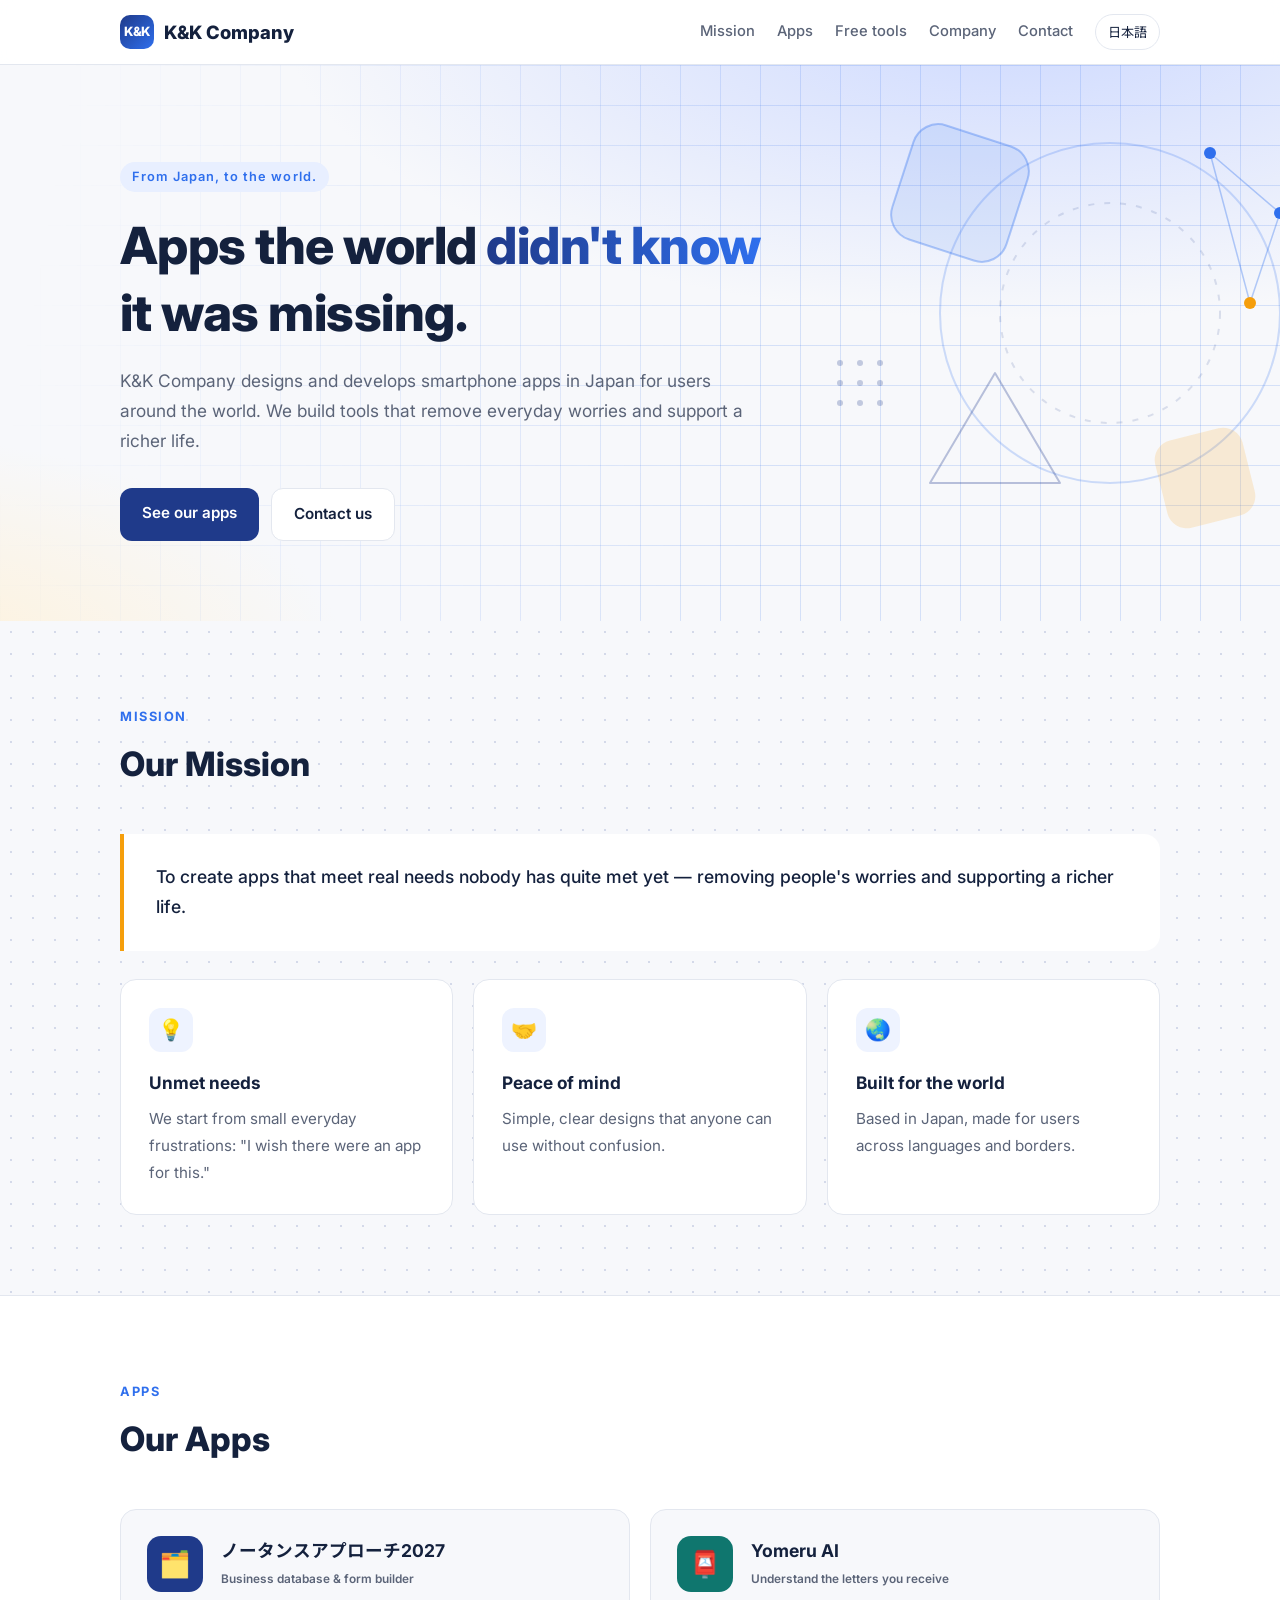
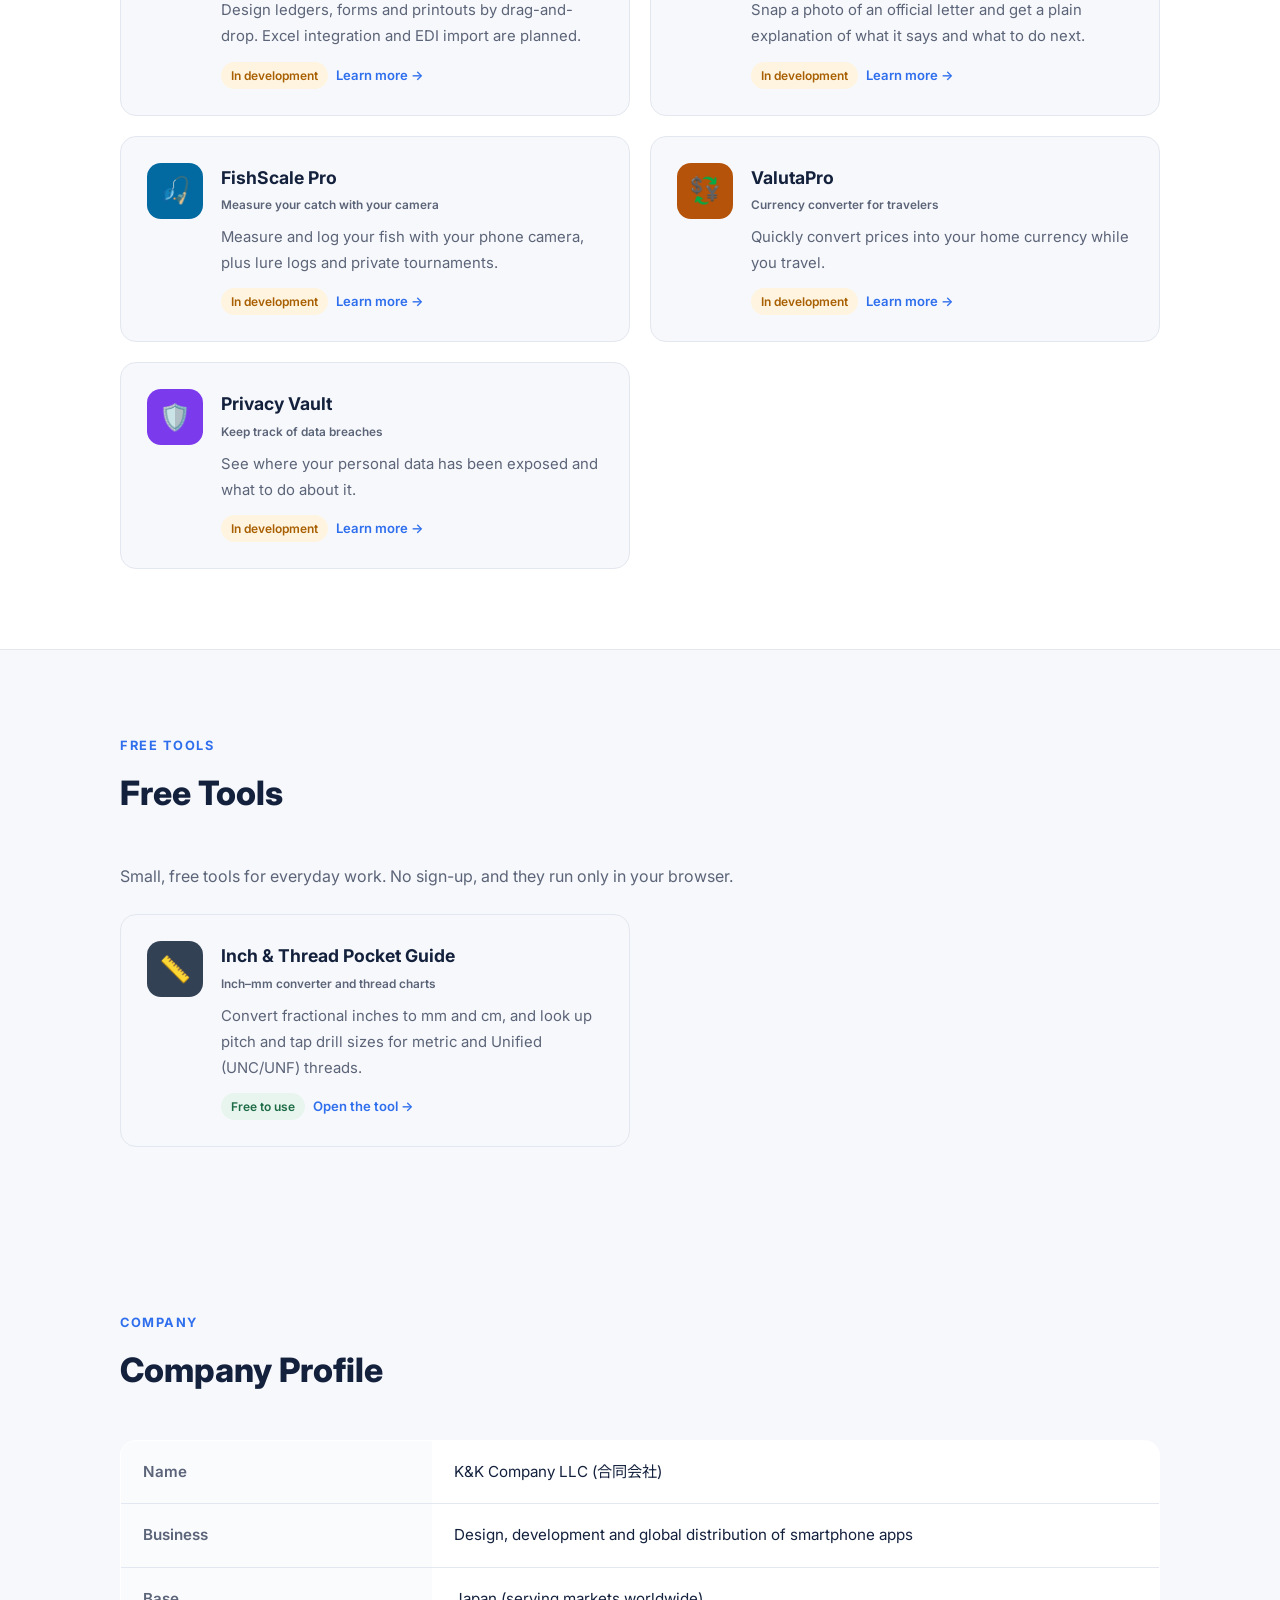
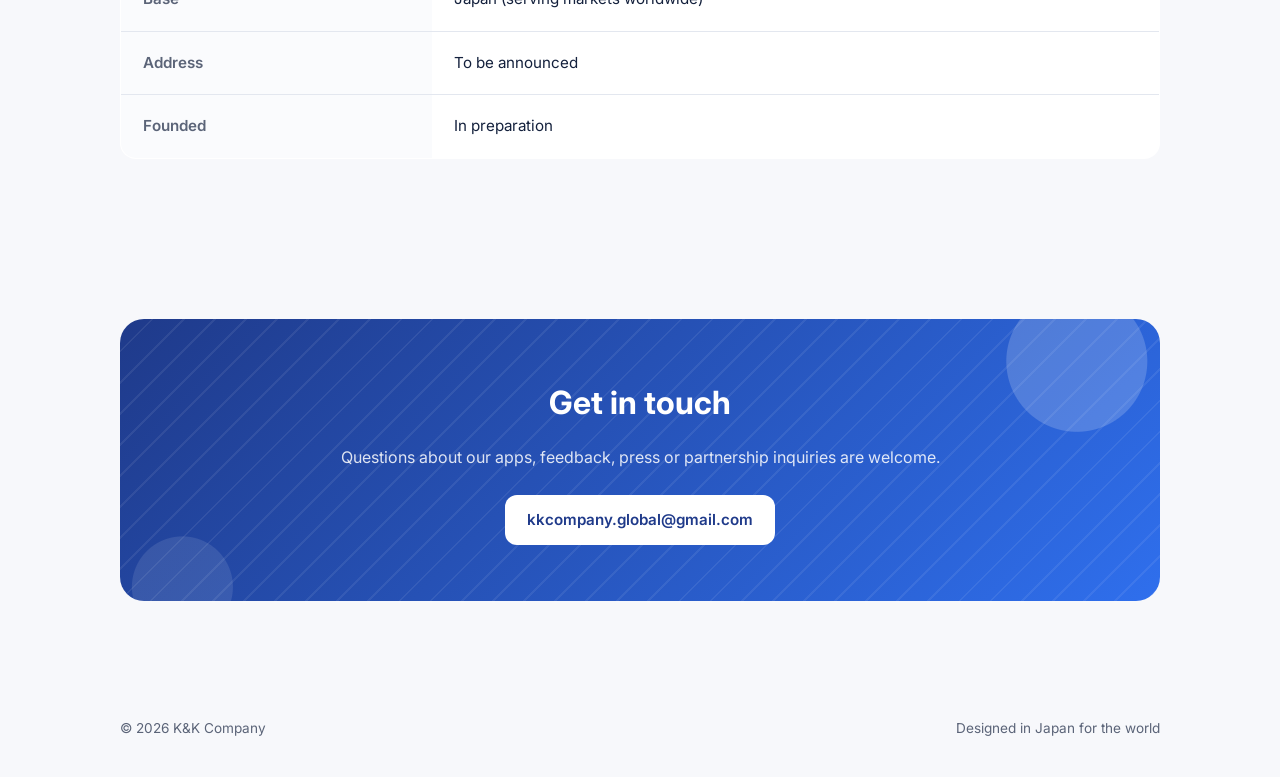
==== index.html @ 27853364 "Add free tool: inch and thread pocket guide Adds neji.html (inch–mm/cm converter, metric and UNC/UNF" ====
<!doctype html>
<html lang="ja">
<head>
<meta charset="utf-8">
<meta name="viewport" content="width=device-width, initial-scale=1">
<title>K&amp;K Company</title>
<meta name="description" content="合同会社 K&K カンパニー — 世の中にありそうでない、人々の需要を満たすアプリを日本から世界へ。">
<link rel="preconnect" href="https://fonts.googleapis.com">
<link rel="preconnect" href="https://fonts.gstatic.com" crossorigin>
<link href="https://fonts.googleapis.com/css2?family=Noto+Sans+JP:wght@400;500;700&family=Inter:wght@400;600;800&display=swap" rel="stylesheet">
<link rel="stylesheet" href="style.css?v=3">
  <meta property="og:title" content="K&amp;K Company｜K&amp;K カンパニー">
<meta property="og:description" content="世の中にありそうでない、人々の需要を満たすアプリを日本から世界へ。">
<meta property="og:url" content="https://kkcompany-global.github.io/">
<meta property="og:type" content="website">
<meta property="og:site_name" content="K&amp;K Company">
<meta property="og:image" content="https://kkcompany-global.github.io/ogp.png">
<meta name="twitter:card" content="summary_large_image">
</head>
<body class="lang-ja">

<header>
  <div class="wrap nav">
    <a href="#top" class="logo"><span class="logo-mark">K&amp;K</span>K&amp;K Company</a>
    <nav class="nav-links">
      <a href="#about"><span class="ja">理念</span><span class="en">Mission</span></a>
      <a href="#apps"><span class="ja">アプリ</span><span class="en">Apps</span></a>
      <a href="#tools"><span class="ja">無料ツール</span><span class="en">Free tools</span></a>
      <a href="#company"><span class="ja">会社概要</span><span class="en">Company</span></a>
      <a href="#contact"><span class="ja">お問い合わせ</span><span class="en">Contact</span></a>
      <button class="lang-btn" id="langBtn" type="button">English</button>
    </nav>
  </div>
</header>

<main id="top">
  <!-- HERO -->
  <div class="hero">
    <div class="wrap">
      <span class="eyebrow"><span class="ja">日本から、世界へ。</span><span class="en">From Japan, to the world.</span></span>
      <h1 class="ja">世の中に<span class="hl">ありそうでない</span>、<br>必要とされるアプリを。</h1>
      <h1 class="en">Apps the world <span class="hl">didn't know</span><br>it was missing.</h1>
      <p class="ja">合同会社 K&amp;K カンパニーは、スマートフォン向けアプリの設計・開発を行い、日本を拠点に世界市場へ届けます。人々の不安を取り除き、豊かな生活をサポートするアプリをつくり続けます。</p>
      <p class="en">K&amp;K Company designs and develops smartphone apps in Japan for users around the world. We build tools that remove everyday worries and support a richer life.</p>
      <div class="cta">
        <a href="#apps" class="btn btn-primary"><span class="ja">アプリを見る</span><span class="en">See our apps</span></a>
        <a href="#contact" class="btn btn-ghost"><span class="ja">お問い合わせ</span><span class="en">Contact us</span></a>
      </div>
    </div>
  </div>

  <!-- MISSION -->
  <section id="about">
    <div class="wrap">
      <div class="sec-head">
        <span class="label">Mission</span>
        <h2 class="ja">経営理念</h2><h2 class="en">Our Mission</h2>
      </div>
      <div class="quote">
        <span class="ja">世の中にありそうでない、人々の需要を満たすアプリの創造と開発。<br>人々の不安を取り除き、豊かな生活をサポートする。</span>
        <span class="en">To create apps that meet real needs nobody has quite met yet — removing people's worries and supporting a richer life.</span>
      </div>
      <div class="philo">
        <div class="card">
          <div class="icon">💡</div>
          <h3 class="ja">ありそうでない発想</h3><h3 class="en">Unmet needs</h3>
          <p class="ja">「こんなアプリがあれば」という日常の小さな困りごとから出発します。</p>
          <p class="en">We start from small everyday frustrations: "I wish there were an app for this."</p>
        </div>
        <div class="card">
          <div class="icon">🤝</div>
          <h3 class="ja">不安を取り除く</h3><h3 class="en">Peace of mind</h3>
          <p class="ja">誰でも迷わず使える、シンプルでわかりやすい操作を大切にしています。</p>
          <p class="en">Simple, clear designs that anyone can use without confusion.</p>
        </div>
        <div class="card">
          <div class="icon">🌏</div>
          <h3 class="ja">世界市場へ</h3><h3 class="en">Built for the world</h3>
          <p class="ja">日本を拠点に、国や言語の壁を越えて使われるアプリを届けます。</p>
          <p class="en">Based in Japan, made for users across languages and borders.</p>
        </div>
      </div>
    </div>
  </section>

  <!-- APPS -->
  <section id="apps">
    <div class="wrap">
      <div class="sec-head">
        <span class="label">Apps</span>
        <h2 class="ja">アプリ</h2><h2 class="en">Our Apps</h2>
      </div>
      <div class="apps">
        <a class="app" href="notans.html">
          <div class="app-icon" style="background:#1f3a8a">🗂️</div>
          <div>
            <h3>ノータンスアプローチ2027</h3>
            <span class="tag ja">業務データベース／フォーム作成</span><span class="tag en">Business database &amp; form builder</span>
            <p class="ja">台帳・伝票・印刷物を、ドラッグ操作で自由に設計できるデータベースアプリ。Excel 連携や EDI 取り込みにも対応予定です。</p>
            <p class="en">Design ledgers, forms and printouts by drag-and-drop. Excel integration and EDI import are planned.</p>
            <span class="status"><span class="ja">開発中</span><span class="en">In development</span></span><span class="more"><span class="ja">詳しく見る →</span><span class="en">Learn more →</span></span>
          </div>
        </a>
        <a class="app" href="yomeru.html">
          <div class="app-icon" style="background:#0f766e">📮</div>
          <div>
            <h3>Yomeru AI</h3>
            <span class="tag ja">届いた書類をやさしく解説</span><span class="tag en">Understand the letters you receive</span>
            <p class="ja">日本で暮らす外国人の方などに向けて、届いた書類や手紙を撮影するだけで内容とやるべきことを解説します。</p>
            <p class="en">Snap a photo of an official letter and get a plain explanation of what it says and what to do next.</p>
            <span class="status"><span class="ja">開発中</span><span class="en">In development</span></span><span class="more"><span class="ja">詳しく見る →</span><span class="en">Learn more →</span></span>
          </div>
        </a>
        <a class="app" href="fishscale-pro.html">
          <div class="app-icon" style="background:#0369a1">🎣</div>
          <div>
            <h3>FishScale Pro</h3>
            <span class="tag ja">釣った魚をカメラで計測</span><span class="tag en">Measure your catch with your camera</span>
            <p class="ja">スマホのカメラで魚の全長を測って記録。ルアー記録や、仲間うちの釣り大会機能も備えます。</p>
            <p class="en">Measure and log your fish with your phone camera, plus lure logs and private tournaments.</p>
            <span class="status"><span class="ja">開発中</span><span class="en">In development</span></span><span class="more"><span class="ja">詳しく見る →</span><span class="en">Learn more →</span></span>
          </div>
        </a>
        <a class="app" href="valutapro.html">
          <div class="app-icon" style="background:#b45309;position:relative;overflow:hidden">💱<img src="valutapro/icon.png" alt="ValutaPro" width="56" height="56" style="position:absolute;top:0;left:0;width:100%;height:100%;object-fit:cover;border-radius:inherit" onerror="this.remove()"></div>
          <div>
            <h3>ValutaPro</h3>
            <span class="tag ja">旅行のための通貨換算</span><span class="tag en">Currency converter for travelers</span>
            <p class="ja">旅先での買い物や支払いの金額を、すばやく自国通貨に換算できます。</p>
            <p class="en">Quickly convert prices into your home currency while you travel.</p>
            <span class="status"><span class="ja">開発中</span><span class="en">In development</span></span><span class="more"><span class="ja">詳しく見る →</span><span class="en">Learn more →</span></span>
          </div>
        </a>
        <a class="app" href="privacy-vault.html">
          <div class="app-icon" style="background:#7c3aed">🛡️</div>
          <div>
            <h3>Privacy Vault</h3>
            <span class="tag ja">個人情報の漏えいを見守る</span><span class="tag en">Keep track of data breaches</span>
            <p class="ja">自分の個人情報がどこで漏えいしたかを把握し、次にとるべき対策を整理します。</p>
            <p class="en">See where your personal data has been exposed and what to do about it.</p>
            <span class="status"><span class="ja">開発中</span><span class="en">In development</span></span><span class="more"><span class="ja">詳しく見る →</span><span class="en">Learn more →</span></span>
          </div>
        </a>
      </div>
    </div>
  </section>

  <!-- FREE TOOLS -->
  <section id="tools">
    <div class="wrap">
      <div class="sec-head">
        <span class="label">Free tools</span>
        <h2 class="ja">無料ツール</h2><h2 class="en">Free Tools</h2>
      </div>
      <p class="ja" style="color:var(--muted);margin-bottom:24px">現場で使うちょっとした道具を、無料で置いています。登録不要で、ブラウザの中だけで動きます。</p>
      <p class="en" style="color:var(--muted);margin-bottom:24px">Small, free tools for everyday work. No sign-up, and they run only in your browser.</p>
      <div class="apps">
        <a class="app" href="neji.html">
          <div class="app-icon" style="background:#334155">📏</div>
          <div>
            <h3 class="ja">インチ・ねじ早見帳</h3><h3 class="en">Inch &amp; Thread Pocket Guide</h3>
            <span class="tag"><span class="ja">インチ⇄ミリ換算・ねじの早見表</span><span class="en">Inch–mm converter and thread charts</span></span>
            <p class="ja">分数インチとミリ・センチの換算、メートルねじ・ユニファイねじ（UNC・UNF）のピッチと下穴径の目安。</p>
            <p class="en">Convert fractional inches to mm and cm, and look up pitch and tap drill sizes for metric and Unified (UNC/UNF) threads.</p>
            <span class="status" style="background:#e8f5ee;color:#1d6b45"><span class="ja">無料で使える</span><span class="en">Free to use</span></span><span class="more"><span class="ja">使ってみる →</span><span class="en">Open the tool →</span></span>
          </div>
        </a>
      </div>
    </div>
  </section>

  <!-- COMPANY -->
  <section id="company">
    <div class="wrap">
      <div class="sec-head">
        <span class="label">Company</span>
        <h2 class="ja">会社概要</h2><h2 class="en">Company Profile</h2>
      </div>
      <table class="info">
        <tr>
          <th><span class="ja">会社名</span><span class="en">Name</span></th>
          <td><span class="ja">合同会社 K&amp;K カンパニー</span><span class="en">K&amp;K Company LLC (合同会社)</span></td>
        </tr>
        <tr>
          <th><span class="ja">事業内容</span><span class="en">Business</span></th>
          <td><span class="ja">スマートフォン向けアプリの設計、開発、およびグローバル展開</span><span class="en">Design, development and global distribution of smartphone apps</span></td>
        </tr>
        <tr>
          <th><span class="ja">拠点</span><span class="en">Base</span></th>
          <td><span class="ja">日本（世界市場をターゲットに展開）</span><span class="en">Japan (serving markets worldwide)</span></td>
        </tr>
        <tr>
          <th><span class="ja">所在地</span><span class="en">Address</span></th>
          <td><span class="ja">設立準備中</span><span class="en">To be announced</span></td>
        </tr>
        <tr>
          <th><span class="ja">設立</span><span class="en">Founded</span></th>
          <td><span class="ja">設立準備中</span><span class="en">In preparation</span></td>
        </tr>
      </table>
    </div>
  </section>

  <!-- CONTACT -->
  <section id="contact">
    <div class="wrap">
      <div class="contact">
        <h2 class="ja">お問い合わせ</h2><h2 class="en">Get in touch</h2>
        <p class="ja">アプリに関するご質問・ご要望、取材や協業のご相談はお気軽にどうぞ。</p>
        <p class="en">Questions about our apps, feedback, press or partnership inquiries are welcome.</p>
        
        <a class="btn" href="mailto:kkcompany.global@gmail.com">kkcompany.global@gmail.com</a>
      </div>
    </div>
  </section>
</main>

<footer>
  <div class="wrap">
    <span>© <span id="year"></span> K&amp;K Company</span>
    <span class="ja">合同会社 K&amp;K カンパニー</span><span class="en">Designed in Japan for the world</span>
  </div>
</footer>

<script src="script.js"></script>
</body>
</html>
---- style.css ----
:root{
  --bg:#f7f8fb; --surface:#ffffff; --text:#14213d; --muted:#5b6478;
  --brand:#1f3a8a; --brand-2:#2f6fed; --accent:#f59e0b; --line:#e3e7ef;
  --radius:16px; --max:1080px;
}
*{box-sizing:border-box;margin:0;padding:0}
html{scroll-behavior:smooth}
body{font-family:"Inter","Noto Sans JP",system-ui,sans-serif;background:var(--bg);color:var(--text);line-height:1.75;-webkit-font-smoothing:antialiased}
a{color:var(--brand-2);text-decoration:none}
.wrap{max-width:var(--max);margin:0 auto;padding:0 20px}

/* language */
body.lang-ja .en{display:none!important}
body.lang-en .ja{display:none!important}

/* header */
header{position:sticky;top:0;z-index:10;background:rgba(255,255,255,.9);backdrop-filter:blur(8px);border-bottom:1px solid var(--line)}
.nav{display:flex;align-items:center;justify-content:space-between;height:64px;gap:12px}
.logo{display:flex;align-items:center;gap:10px;font-weight:800;font-size:1.15rem;color:var(--text)}
.logo-mark{width:34px;height:34px;border-radius:10px;background:linear-gradient(135deg,var(--brand),var(--brand-2));color:#fff;display:grid;place-items:center;font-size:.8rem;letter-spacing:-.5px}
.nav-links{display:flex;gap:22px;align-items:center}
.nav-links a{color:var(--muted);font-size:.92rem;font-weight:500}
.nav-links a:hover{color:var(--text)}
.lang-btn{border:1px solid var(--line);background:var(--surface);border-radius:999px;padding:6px 12px;font:inherit;font-size:.82rem;cursor:pointer;color:var(--text)}
@media (max-width:720px){.nav-links a{display:none}}

/* hero */
.hero{padding:96px 0 80px;background:radial-gradient(1200px 500px at 80% -10%,#cdd9ff 0,transparent 62%),radial-gradient(800px 400px at -10% 110%,#fff1d6 0,transparent 60%)}
.eyebrow{display:inline-block;font-size:.8rem;font-weight:600;letter-spacing:.08em;color:var(--brand-2);background:#e8efff;padding:4px 12px;border-radius:999px;margin-bottom:20px}
.hero h1{font-size:clamp(1.9rem,4.6vw,3.2rem);line-height:1.3;font-weight:800;letter-spacing:-.01em;margin-bottom:20px}
.hero h1 .hl{background:linear-gradient(90deg,var(--brand),var(--brand-2));-webkit-background-clip:text;background-clip:text;color:transparent}
.hero p{font-size:1.08rem;color:var(--muted);max-width:640px}
.cta{display:flex;gap:12px;margin-top:32px;flex-wrap:wrap}
.btn{display:inline-block;padding:12px 22px;border-radius:12px;font-weight:600;font-size:.95rem}
.btn-primary{background:var(--brand);color:#fff}
.btn-primary:hover{background:var(--brand-2)}
.btn-ghost{border:1px solid var(--line);background:var(--surface);color:var(--text)}

/* sections */
section{padding:80px 0}
.sec-head{margin-bottom:40px}
.sec-head .label{font-size:.8rem;font-weight:700;letter-spacing:.12em;color:var(--brand-2);text-transform:uppercase}
.sec-head h2{font-size:clamp(1.5rem,3vw,2.1rem);font-weight:800;margin-top:6px}

/* philosophy */
.philo{display:grid;grid-template-columns:repeat(3,1fr);gap:20px}
.card{background:var(--surface);border:1px solid var(--line);border-radius:var(--radius);padding:28px}
.card .icon{width:44px;height:44px;border-radius:12px;display:grid;place-items:center;font-size:1.3rem;margin-bottom:16px;background:#eef3ff}
.card h3{font-size:1.08rem;margin-bottom:8px}
.card p{color:var(--muted);font-size:.95rem}
.quote{margin-bottom:28px;padding:28px 32px;border-left:4px solid var(--accent);background:var(--surface);border-radius:0 var(--radius) var(--radius) 0;font-size:1.1rem;font-weight:500}
@media (max-width:820px){.philo{grid-template-columns:1fr}}

/* apps */
#apps{background:var(--surface);border-top:1px solid var(--line);border-bottom:1px solid var(--line)}
.apps{display:grid;grid-template-columns:repeat(2,1fr);gap:20px}
.app{border:1px solid var(--line);border-radius:var(--radius);padding:26px;display:flex;gap:18px;background:var(--bg)}
.app-icon{flex:0 0 56px;height:56px;border-radius:14px;display:grid;place-items:center;font-size:1.6rem;color:#fff}
.app h3{font-size:1.1rem;margin-bottom:2px}
.app .tag{font-size:.74rem;font-weight:600;color:var(--muted);margin-bottom:8px;display:block}
.app p{font-size:.93rem;color:var(--muted)}
.status{display:inline-block;margin-top:12px;font-size:.75rem;font-weight:600;padding:3px 10px;border-radius:999px;background:#fff4e0;color:#a85f00}
@media (max-width:820px){.apps{grid-template-columns:1fr}}

/* company table */
.info{width:100%;border-collapse:collapse;background:var(--surface);border:1px solid var(--line);border-radius:var(--radius);overflow:hidden}
.info th,.info td{text-align:left;padding:18px 22px;border-bottom:1px solid var(--line);vertical-align:top;font-size:.95rem}
.info tr:last-child th,.info tr:last-child td{border-bottom:none}
.info th{width:30%;color:var(--muted);font-weight:600;background:#fafbfd}
@media (max-width:600px){.info th,.info td{display:block;width:100%}.info th{border-bottom:none;padding-bottom:4px}}

/* contact */
.contact{text-align:center;background:linear-gradient(135deg,var(--brand),var(--brand-2));color:#fff;border-radius:24px;padding:56px 24px}
.contact h2{font-size:clamp(1.4rem,3vw,2rem);margin-bottom:12px}
.contact p{opacity:.85;margin-bottom:24px}
.contact .btn{background:#fff;color:var(--brand)}

footer{padding:36px 0;color:var(--muted);font-size:.85rem}
footer .wrap{display:flex;justify-content:space-between;gap:16px;flex-wrap:wrap}

/* ---------- app pages ---------- */
a.app{color:inherit;transition:border-color .15s,transform .15s}
a.app:hover{border-color:var(--brand-2);transform:translateY(-2px)}
.more{display:inline-block;margin-top:12px;margin-left:8px;font-size:.82rem;font-weight:600;color:var(--brand-2)}
.app-hero{padding:72px 0 64px;background:radial-gradient(1000px 420px at 85% -10%,#cdd9ff 0,transparent 62%)}
.crumb{font-size:.85rem;color:var(--muted);margin-bottom:24px;display:block}
.app-hero .head{display:flex;gap:20px;align-items:center;margin-bottom:22px}
.app-hero .big-icon{width:80px;height:80px;border-radius:20px;display:grid;place-items:center;font-size:2.4rem;color:#fff;flex:0 0 80px}
.app-hero h1{font-size:clamp(1.7rem,4vw,2.6rem);font-weight:800;line-height:1.25}
.app-hero .sub{font-size:1.05rem;color:var(--brand-2);font-weight:600}
.app-hero p.lead{font-size:1.08rem;color:var(--muted);max-width:720px}
.feat{display:grid;grid-template-columns:repeat(2,1fr);gap:20px}
@media (max-width:820px){.feat{grid-template-columns:1fr}}
.who{list-style:none;display:grid;gap:12px}
.who li{background:var(--surface);border:1px solid var(--line);border-radius:12px;padding:16px 20px 16px 48px;position:relative}
.who li:before{content:"✓";position:absolute;left:20px;top:16px;color:var(--brand-2);font-weight:800}
.faq details{background:var(--surface);border:1px solid var(--line);border-radius:12px;padding:18px 22px;margin-bottom:12px}
.faq summary{font-weight:600;cursor:pointer}
.faq details p{margin-top:10px;color:var(--muted)}
.alt{background:var(--surface);border-top:1px solid var(--line);border-bottom:1px solid var(--line)}
.alt .who li,.alt .faq details{background:var(--bg)}

/* ---------- geometric background ---------- */
.hero,.app-hero{position:relative;overflow:hidden;isolation:isolate}
.hero>.wrap,.app-hero>.wrap{position:relative;z-index:2}
/* blueprint grid that fades out toward the left */
.hero::before,.app-hero::before{
  content:"";position:absolute;inset:0;z-index:0;pointer-events:none;
  background-image:
    linear-gradient(rgba(47,111,237,.17) 1px,transparent 1px),
    linear-gradient(90deg,rgba(47,111,237,.17) 1px,transparent 1px);
  background-size:40px 40px;
  -webkit-mask-image:linear-gradient(100deg,transparent 5%,#000 60%);
          mask-image:linear-gradient(100deg,transparent 5%,#000 60%);
}
/* floating shapes: circles, rotated squares, triangle, node network */
.hero::after,.app-hero::after{
  content:"";position:absolute;z-index:1;pointer-events:none;
  top:50%;right:-60px;transform:translateY(-50%);
  width:560px;height:560px;
  background:url("data:image/svg+xml,%3Csvg xmlns='http://www.w3.org/2000/svg' viewBox='0 0 560 560' fill='none'%3E%3Ccircle cx='330' cy='250' r='170' stroke='%232f6fed' stroke-opacity='.22' stroke-width='2'/%3E%3Ccircle cx='330' cy='250' r='110' stroke='%231f3a8a' stroke-opacity='.14' stroke-width='2' stroke-dasharray='6 10'/%3E%3Crect x='120' y='70' width='120' height='120' rx='26' transform='rotate(18 180 130)' fill='%232f6fed' fill-opacity='.10' stroke='%232f6fed' stroke-opacity='.35' stroke-width='2'/%3E%3Crect x='380' y='370' width='90' height='90' rx='20' transform='rotate(-14 425 415)' fill='%23f59e0b' fill-opacity='.16'/%3E%3Cpath d='M150 420 L215 310 L280 420 Z' stroke='%231f3a8a' stroke-opacity='.30' stroke-width='2' stroke-linejoin='round'/%3E%3Cg stroke='%232f6fed' stroke-opacity='.35' stroke-width='1.5'%3E%3Cline x1='430' y1='90' x2='500' y2='150'/%3E%3Cline x1='500' y1='150' x2='470' y2='240'/%3E%3Cline x1='430' y1='90' x2='470' y2='240'/%3E%3C/g%3E%3Cg fill='%232f6fed'%3E%3Ccircle cx='430' cy='90' r='6'/%3E%3Ccircle cx='500' cy='150' r='6'/%3E%3Ccircle cx='470' cy='240' r='6' fill='%23f59e0b'/%3E%3C/g%3E%3Cg fill='%231f3a8a' fill-opacity='.25'%3E%3Ccircle cx='60' cy='300' r='3'/%3E%3Ccircle cx='80' cy='300' r='3'/%3E%3Ccircle cx='100' cy='300' r='3'/%3E%3Ccircle cx='60' cy='320' r='3'/%3E%3Ccircle cx='80' cy='320' r='3'/%3E%3Ccircle cx='100' cy='320' r='3'/%3E%3Ccircle cx='60' cy='340' r='3'/%3E%3Ccircle cx='80' cy='340' r='3'/%3E%3Ccircle cx='100' cy='340' r='3'/%3E%3C/g%3E%3C/svg%3E") no-repeat center/contain;
}
.app-hero::after{width:440px;height:440px;right:-40px}
@media (max-width:820px){
  .hero::after,.app-hero::after{width:340px;height:340px;right:-150px;opacity:.35}
}
/* faint dot pattern behind the mission section */
#about{background-image:radial-gradient(rgba(31,58,138,.16) 1.2px,transparent 1.2px);background-size:22px 22px}
/* angled lines on the contact card */
.contact{position:relative;overflow:hidden}
.contact>*{position:relative;z-index:1}
.contact::before{
  content:"";position:absolute;inset:0;pointer-events:none;
  background:
    repeating-linear-gradient(135deg,rgba(255,255,255,.07) 0 2px,transparent 2px 22px),
    radial-gradient(circle at 92% 15%,rgba(255,255,255,.18) 0 70px,transparent 71px),
    radial-gradient(circle at 6% 95%,rgba(255,255,255,.10) 0 50px,transparent 51px);
}

/* real app icons (an <img> inside the icon box covers the placeholder) */
.app-icon,.app-hero .big-icon{position:relative;overflow:hidden}
.app-icon img,.app-hero .big-icon img{position:absolute;inset:0;width:100%;height:100%;object-fit:cover;border-radius:inherit;background:#fff}

/* ---------- app page extras (v4) ---------- */
.pills{display:flex;flex-wrap:wrap;gap:8px;align-items:center;margin-top:12px}
.pills .status{margin-top:0}
.pill{display:inline-block;font-size:.75rem;font-weight:600;padding:3px 10px;border-radius:999px;background:#e8efff;color:var(--brand)}
.shots{display:grid;grid-template-columns:repeat(3,minmax(0,1fr));gap:28px;max-width:820px;margin:0 auto}
.shots figure{margin:0;text-align:center}
.shots img{width:100%;height:auto;aspect-ratio:624/1258;object-fit:cover;object-position:top;border-radius:28px;border:6px solid #14213d;background:#000;box-shadow:0 14px 34px rgba(20,33,61,.18)}
.shots figcaption{margin-top:12px;font-weight:600;font-size:.95rem}
@media (max-width:640px){.shots{grid-template-columns:none;grid-auto-flow:column;grid-auto-columns:64%;overflow-x:auto;scroll-snap-type:x mandatory;padding-bottom:8px}.shots figure{scroll-snap-align:center}}
.note{margin-top:16px;font-size:.85rem;color:var(--muted);text-align:center}
.steps{list-style:none;display:grid;grid-template-columns:repeat(3,minmax(0,1fr));gap:20px}
.steps li{background:var(--bg);border:1px solid var(--line);border-radius:var(--radius);padding:26px}
.steps b{display:grid;place-items:center;width:36px;height:36px;border-radius:50%;background:var(--accent);color:#14213d;font-weight:800;margin-bottom:14px}
.steps h3{font-size:1.05rem;margin-bottom:6px}
.steps p{color:var(--muted);font-size:.93rem}
.feat3{grid-template-columns:repeat(3,minmax(0,1fr))}
@media (max-width:820px){.steps,.feat3{grid-template-columns:1fr}}
.plans{display:grid;grid-template-columns:repeat(2,minmax(0,1fr));gap:20px}
.plan{background:var(--bg);border:1px solid var(--line);border-radius:var(--radius);padding:28px}
.plan.pro{border:2px solid var(--accent);background:#fffaf0}
.plan h3{font-size:1.3rem;margin-bottom:14px}
.plan h3 small{font-size:.8rem;font-weight:600;color:#a85f00;margin-left:8px}
.plan ul{list-style:none;display:grid;gap:10px}
.plan li{padding-left:26px;position:relative;font-size:.95rem}
.plan li:before{content:"✓";position:absolute;left:0;color:var(--brand-2);font-weight:800}
@media (max-width:720px){.plans{grid-template-columns:1fr}}

.shots4{grid-template-columns:repeat(4,minmax(0,1fr));max-width:1000px;gap:22px}
@media (max-width:640px){.shots4{grid-template-columns:none}}
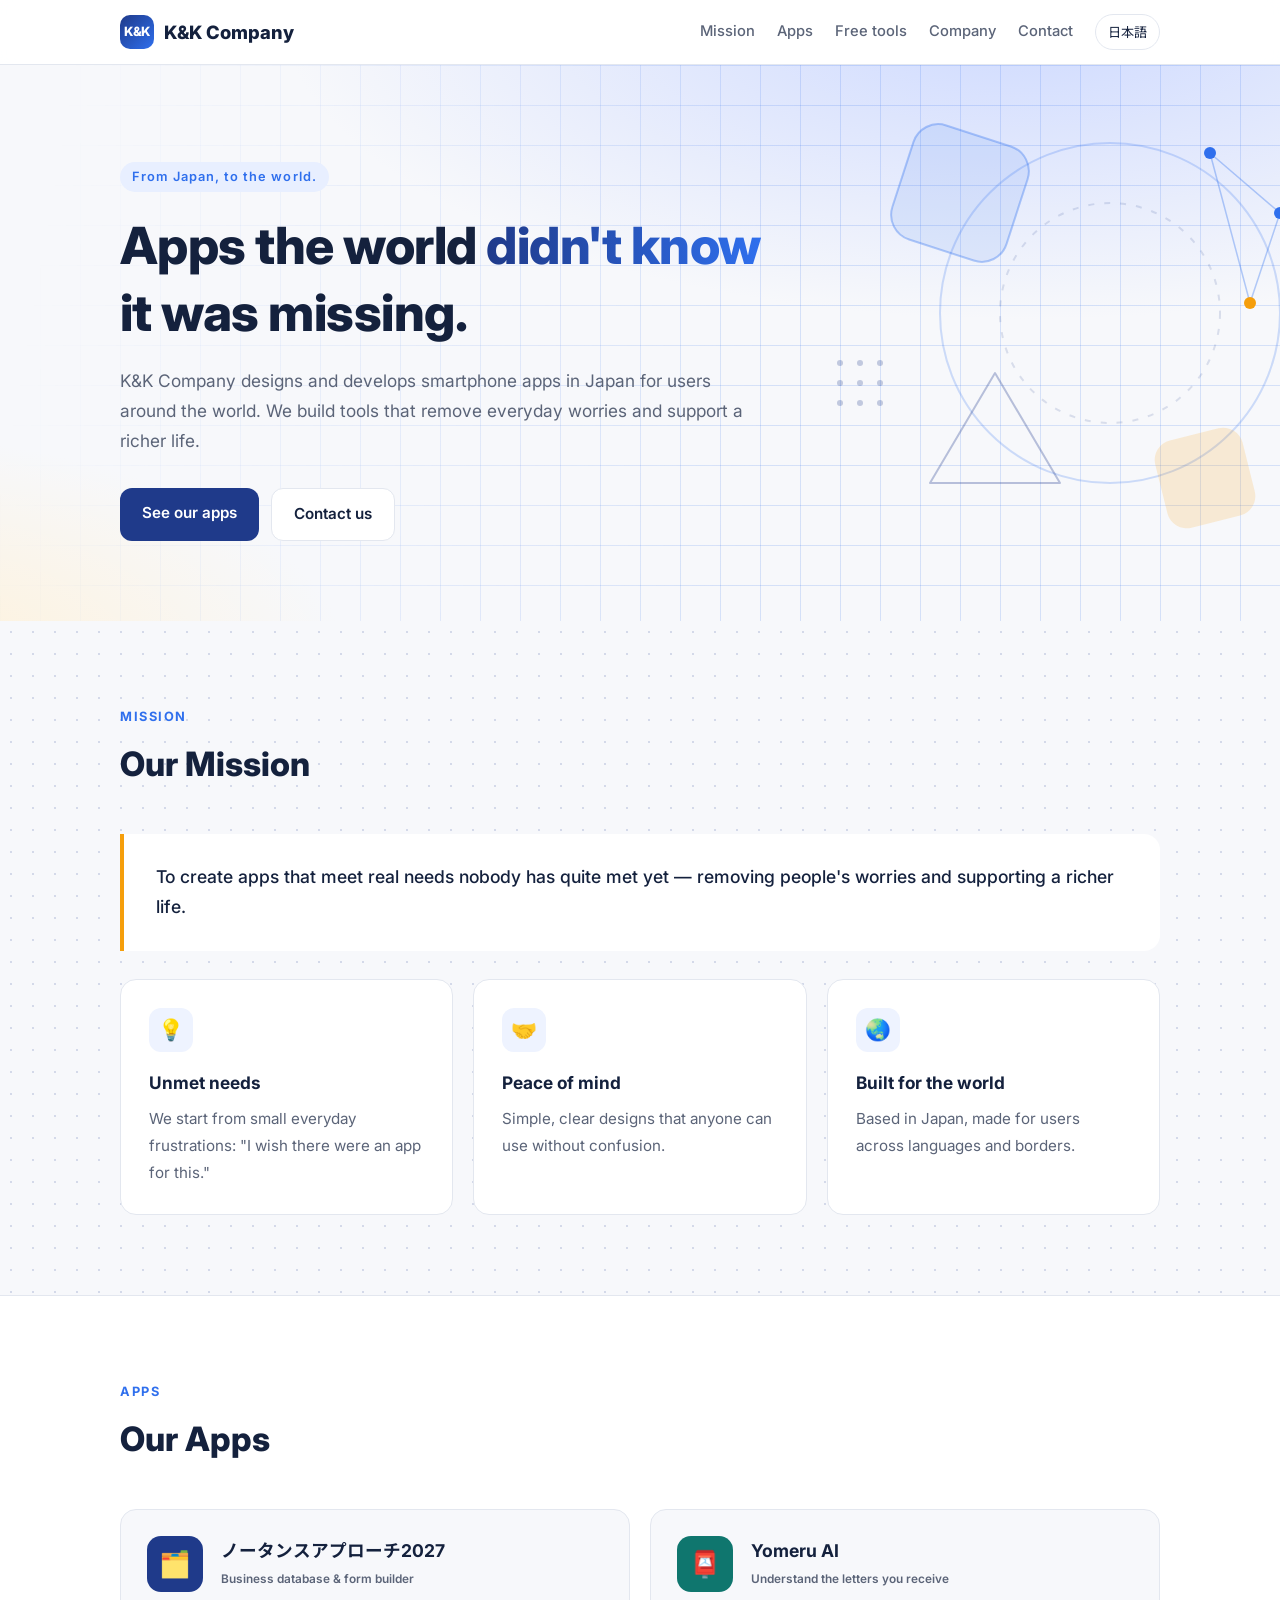
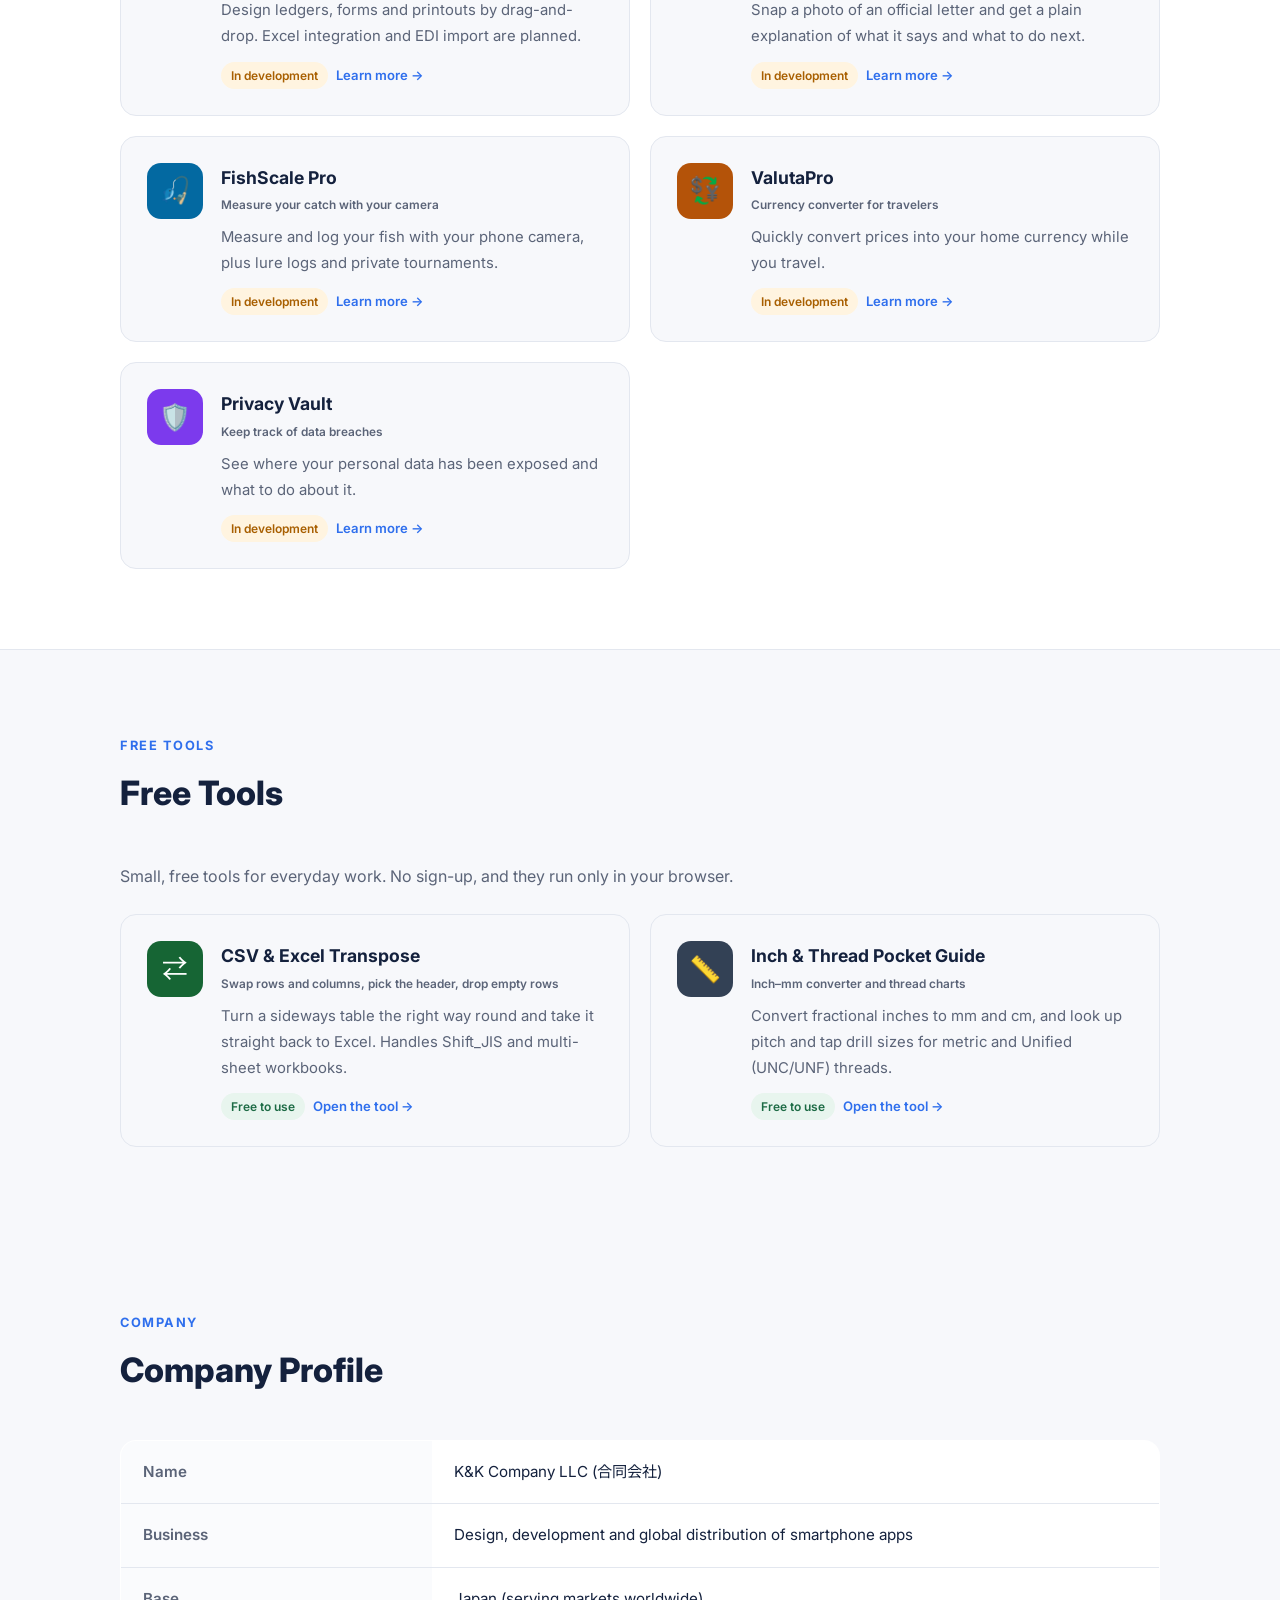
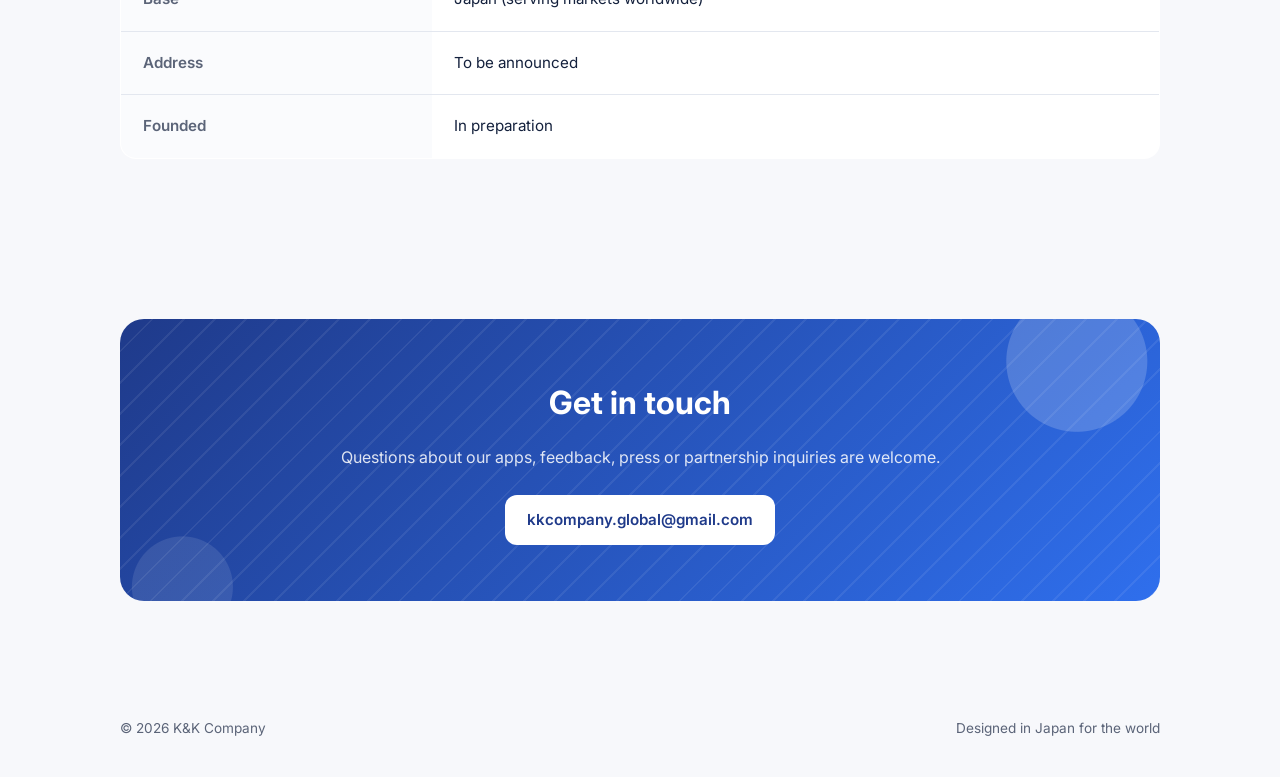
==== commit 991b262e: "Add free tool: CSV and Excel transpose Adds csv.html (load CSV/TSV/xlsx or pasted data, Shift_JIS aw" ====
--- a/index.html
+++ b/index.html
@@ -155,6 +155,16 @@
       <p class="ja" style="color:var(--muted);margin-bottom:24px">現場で使うちょっとした道具を、無料で置いています。登録不要で、ブラウザの中だけで動きます。</p>
       <p class="en" style="color:var(--muted);margin-bottom:24px">Small, free tools for everyday work. No sign-up, and they run only in your browser.</p>
       <div class="apps">
+        <a class="app" href="csv.html">
+          <div class="app-icon" style="background:#166534">⇄</div>
+          <div>
+            <h3 class="ja">CSV・Excel 行列入れ替え</h3><h3 class="en">CSV &amp; Excel Transpose</h3>
+            <span class="tag"><span class="ja">行と列の入れ替え・見出し行の指定・空行の削除</span><span class="en">Swap rows and columns, pick the header, drop empty rows</span></span>
+            <p class="ja">項目名が縦に並んだ表を横向きに直して、Excel にそのまま戻せます。Shift_JIS や複数シートにも対応。</p>
+            <p class="en">Turn a sideways table the right way round and take it straight back to Excel. Handles Shift_JIS and multi-sheet workbooks.</p>
+            <span class="status" style="background:#e8f5ee;color:#1d6b45"><span class="ja">無料で使える</span><span class="en">Free to use</span></span><span class="more"><span class="ja">使ってみる →</span><span class="en">Open the tool →</span></span>
+          </div>
+        </a>
         <a class="app" href="neji.html">
           <div class="app-icon" style="background:#334155">📏</div>
           <div>
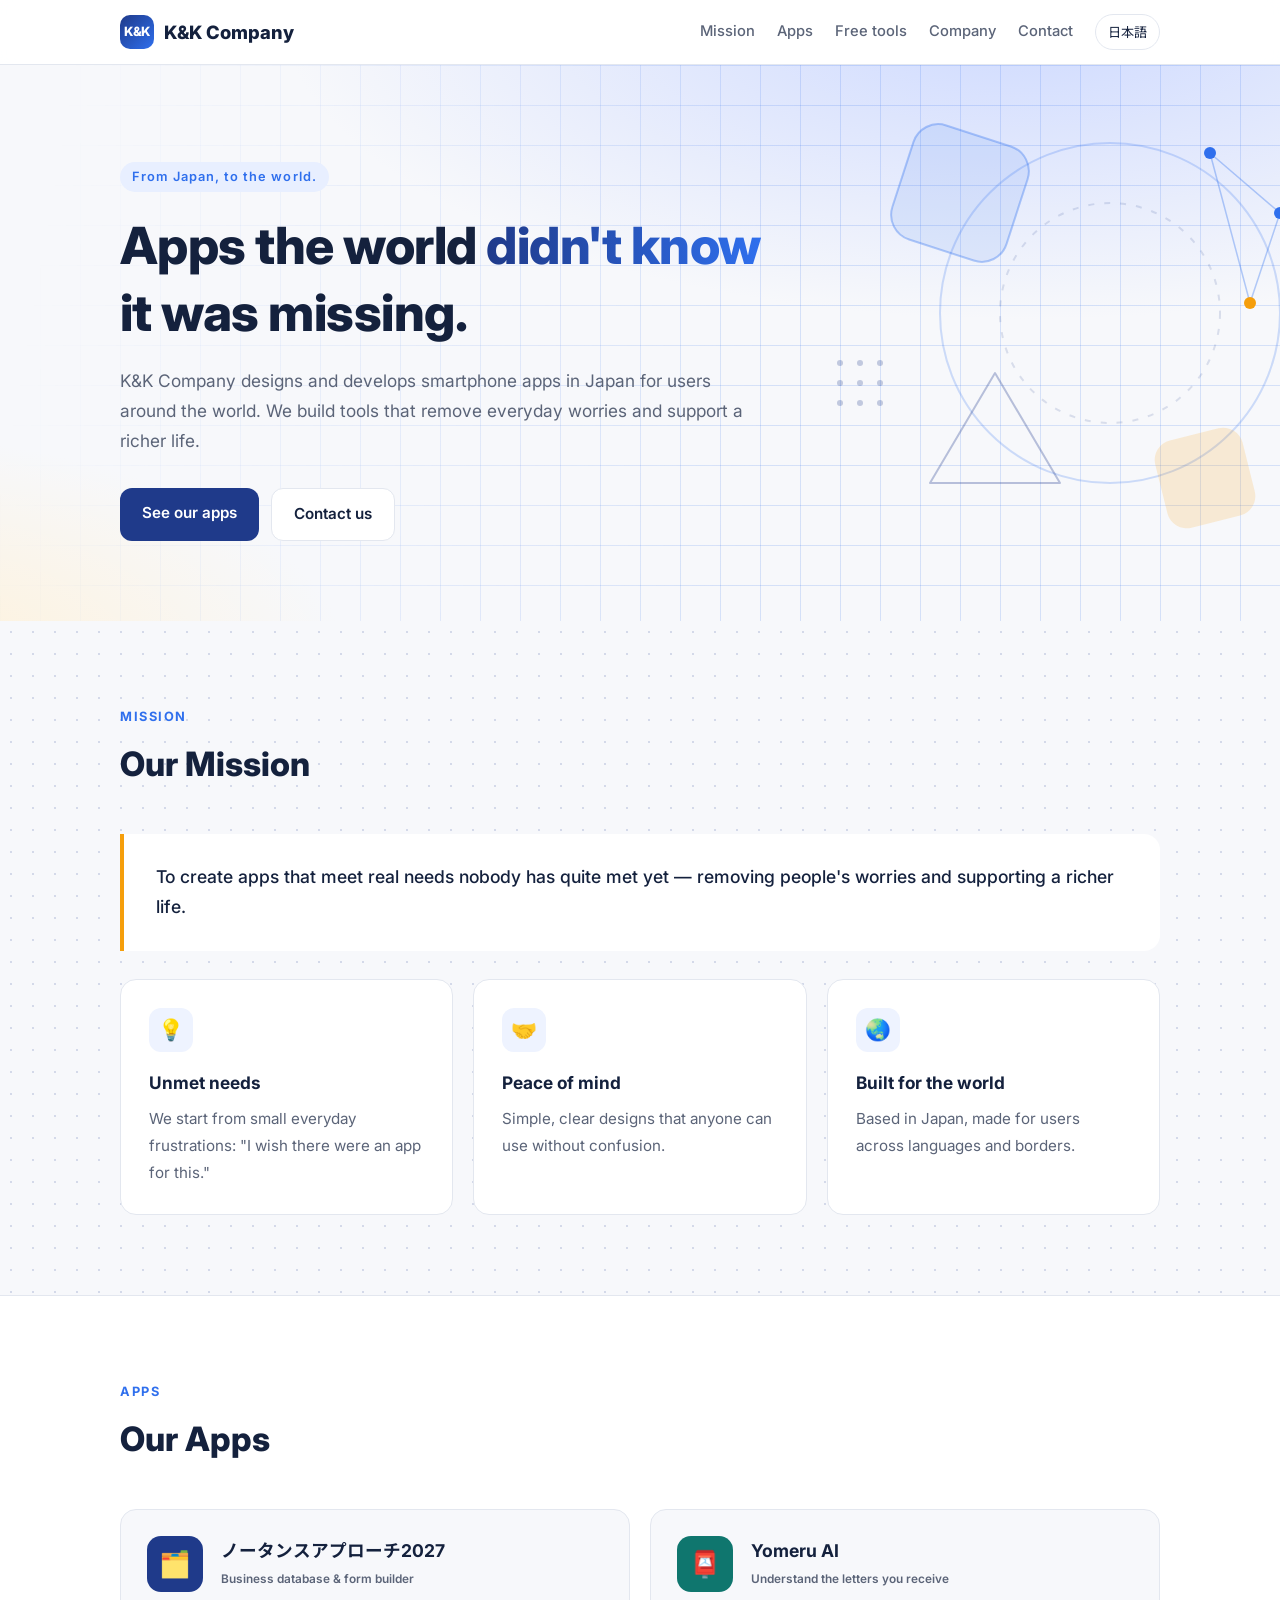
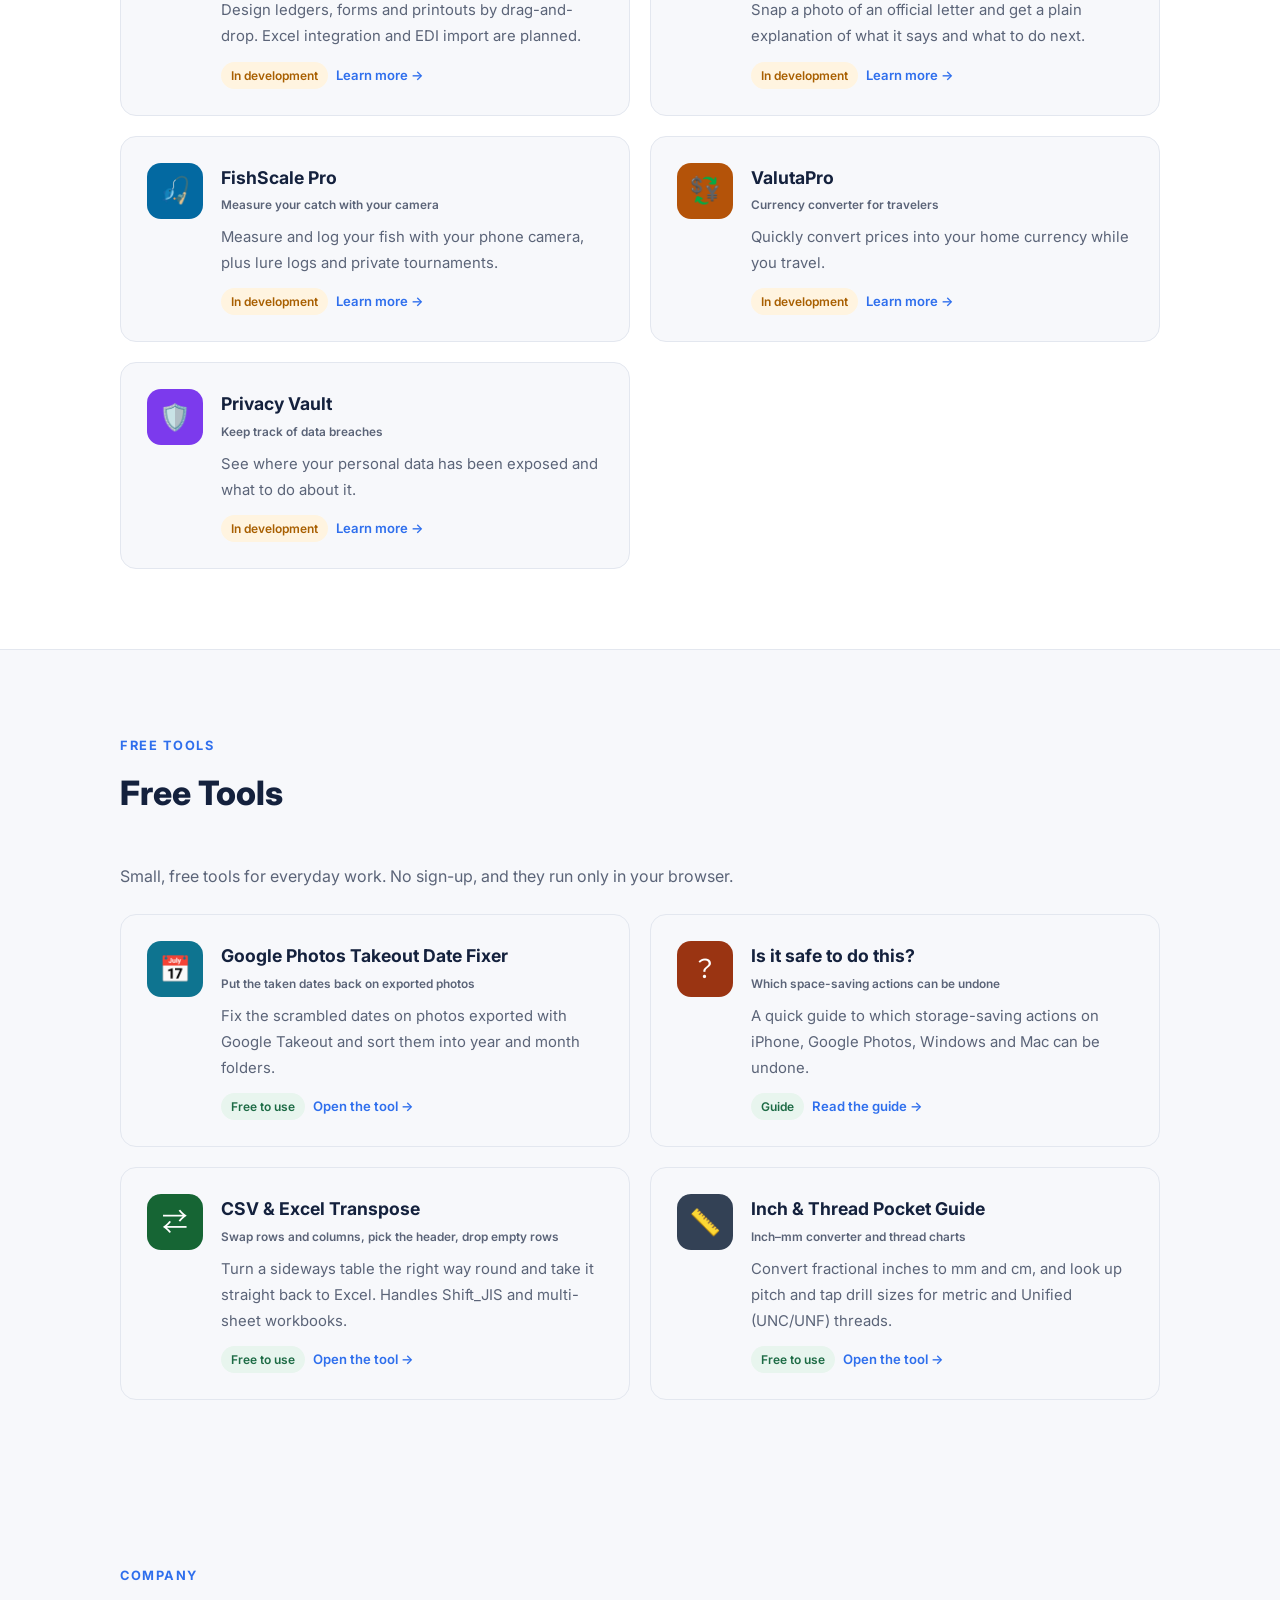
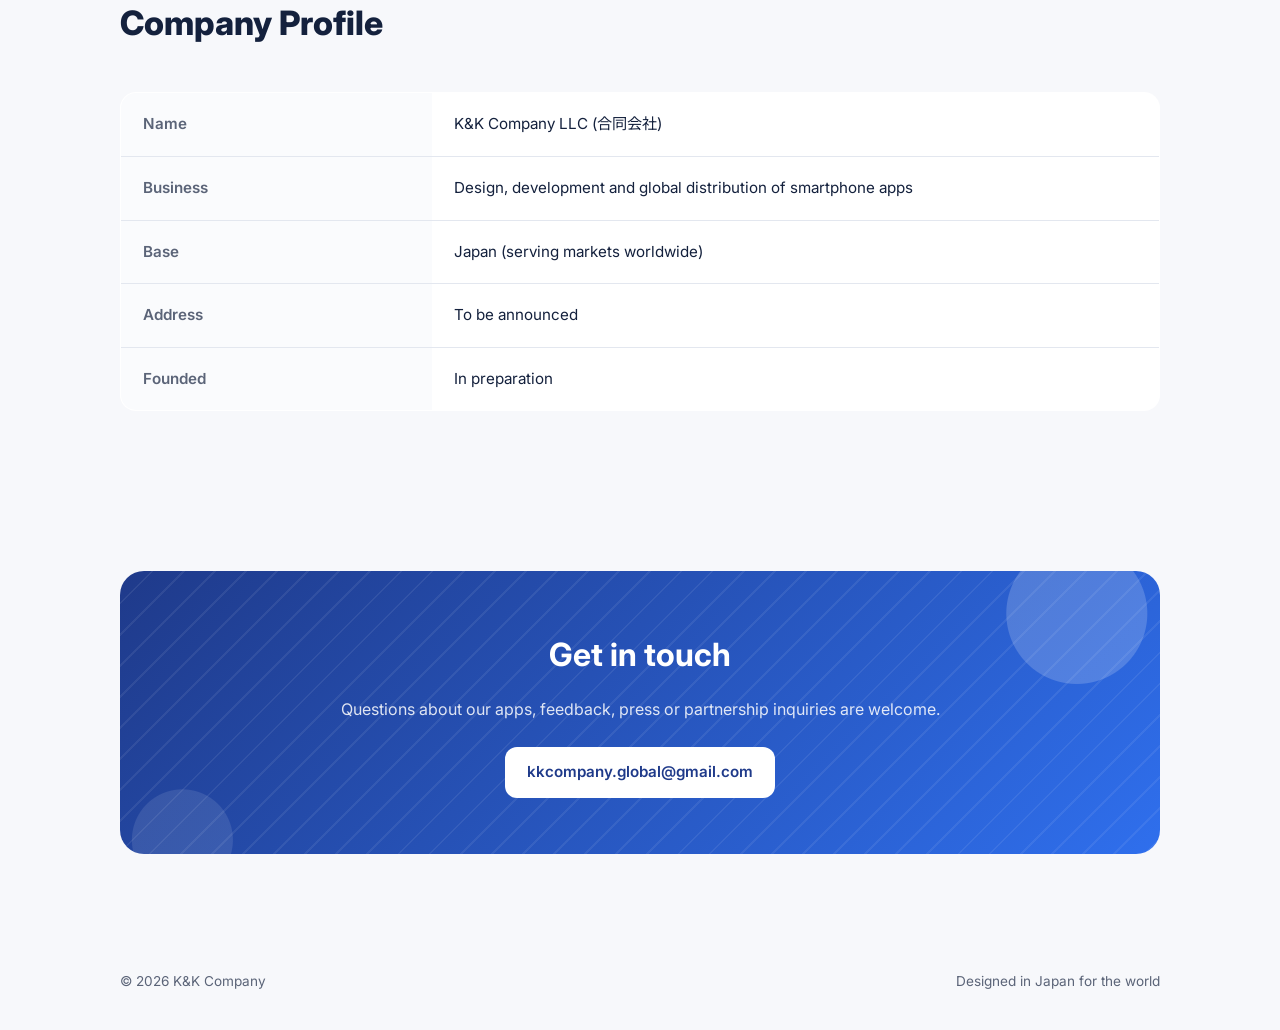
==== commit 8c78eee4: "Add free tools: undo guide and Google Photos Takeout date fixer daijoubu.html: which storage-saving " ====
--- a/index.html
+++ b/index.html
@@ -155,6 +155,26 @@
       <p class="ja" style="color:var(--muted);margin-bottom:24px">現場で使うちょっとした道具を、無料で置いています。登録不要で、ブラウザの中だけで動きます。</p>
       <p class="en" style="color:var(--muted);margin-bottom:24px">Small, free tools for everyday work. No sign-up, and they run only in your browser.</p>
       <div class="apps">
+        <a class="app" href="takeout.html">
+          <div class="app-icon" style="background:#0e7490">📅</div>
+          <div>
+            <h3 class="ja">Google フォト書き出しの日付直し</h3><h3 class="en">Google Photos Takeout Date Fixer</h3>
+            <span class="tag"><span class="ja">Takeout の撮影日を写真に戻す</span><span class="en">Put the taken dates back on exported photos</span></span>
+            <p class="ja">Google データエクスポートで日付がばらばらになった写真を、撮影日に戻して年・月のフォルダに整理します。</p>
+            <p class="en">Fix the scrambled dates on photos exported with Google Takeout and sort them into year and month folders.</p>
+            <span class="status" style="background:#e8f5ee;color:#1d6b45"><span class="ja">無料で使える</span><span class="en">Free to use</span></span><span class="more"><span class="ja">使ってみる →</span><span class="en">Open the tool →</span></span>
+          </div>
+        </a>
+        <a class="app" href="daijoubu.html">
+          <div class="app-icon" style="background:#9a3412">？</div>
+          <div>
+            <h3 class="ja">これやって大丈夫？</h3><h3 class="en">Is it safe to do this?</h3>
+            <span class="tag"><span class="ja">圧縮・アーカイブ・最適化は元に戻せるか</span><span class="en">Which space-saving actions can be undone</span></span>
+            <p class="ja">iPhone・Google フォト・Windows・Mac で容量を空ける操作が、元に戻せるかどうかの早見表です。</p>
+            <p class="en">A quick guide to which storage-saving actions on iPhone, Google Photos, Windows and Mac can be undone.</p>
+            <span class="status" style="background:#e8f5ee;color:#1d6b45"><span class="ja">読み物</span><span class="en">Guide</span></span><span class="more"><span class="ja">見てみる →</span><span class="en">Read the guide →</span></span>
+          </div>
+        </a>
         <a class="app" href="csv.html">
           <div class="app-icon" style="background:#166534">⇄</div>
           <div>
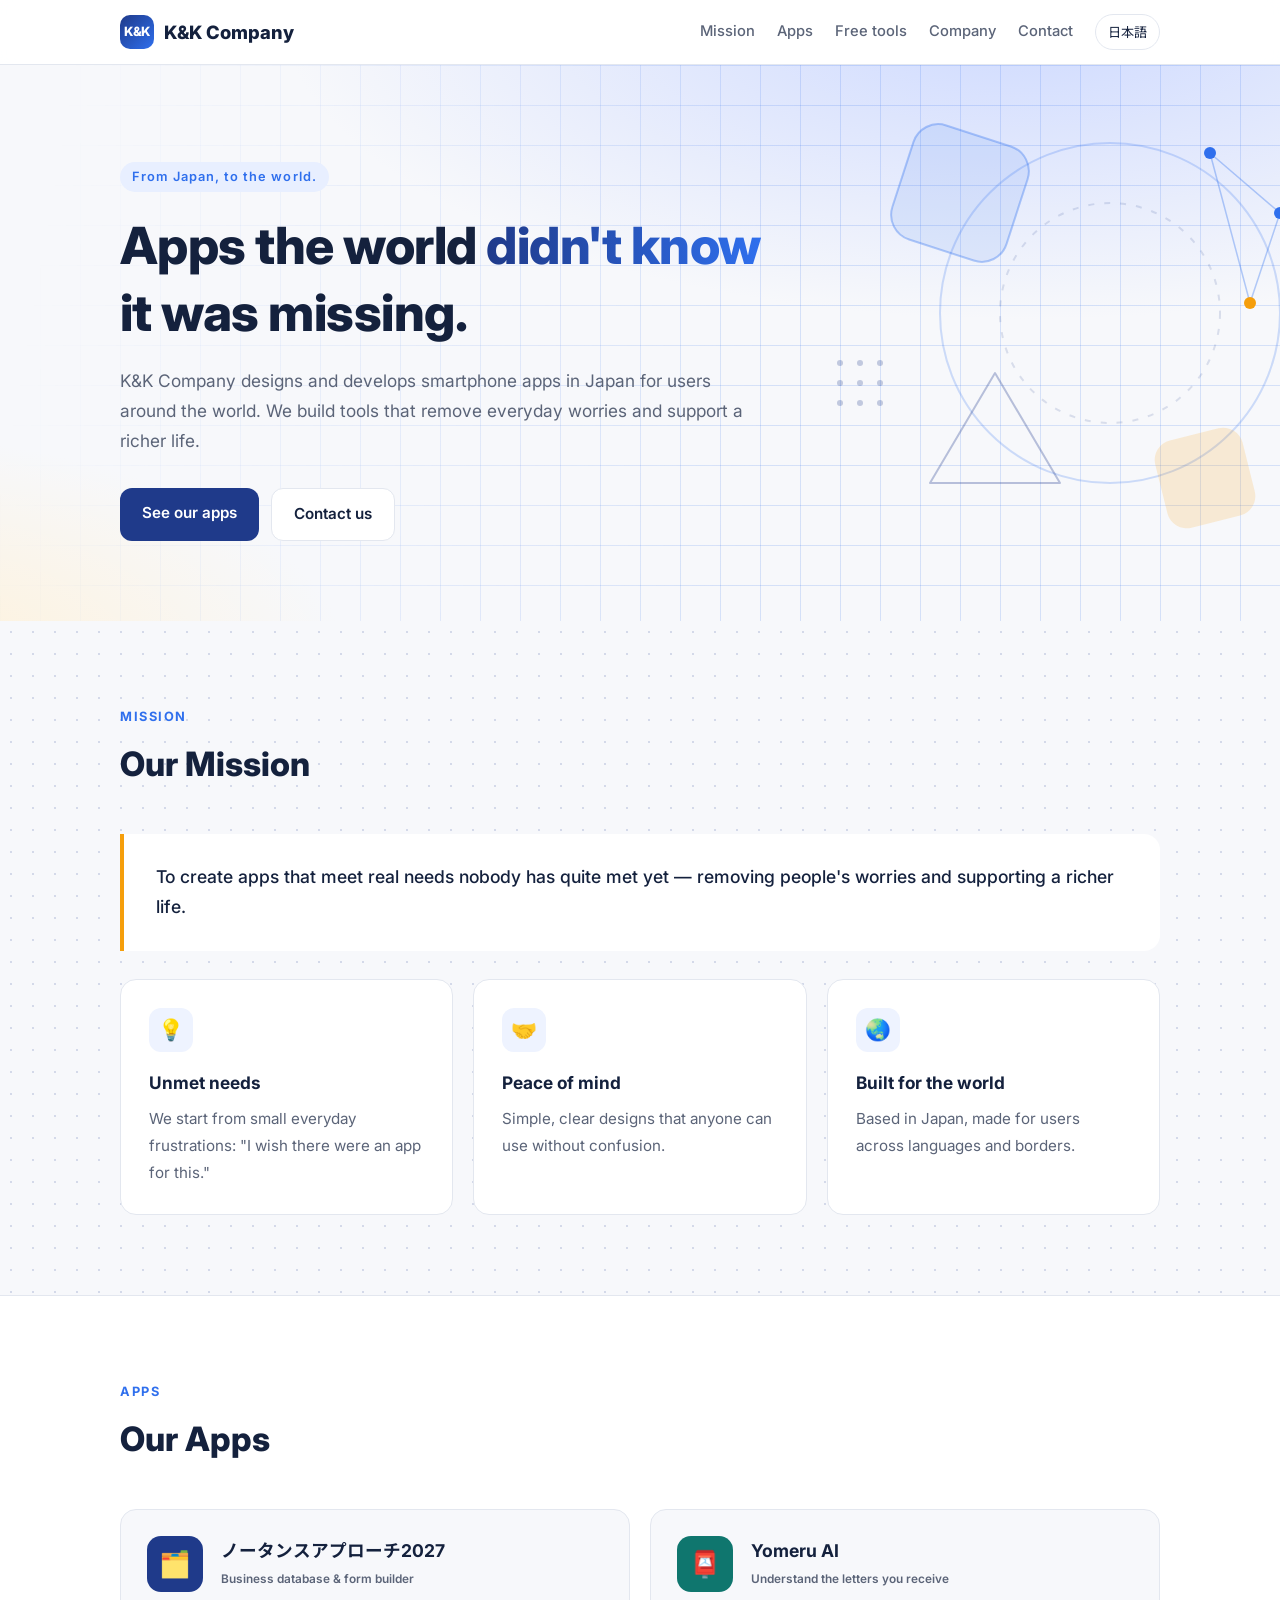
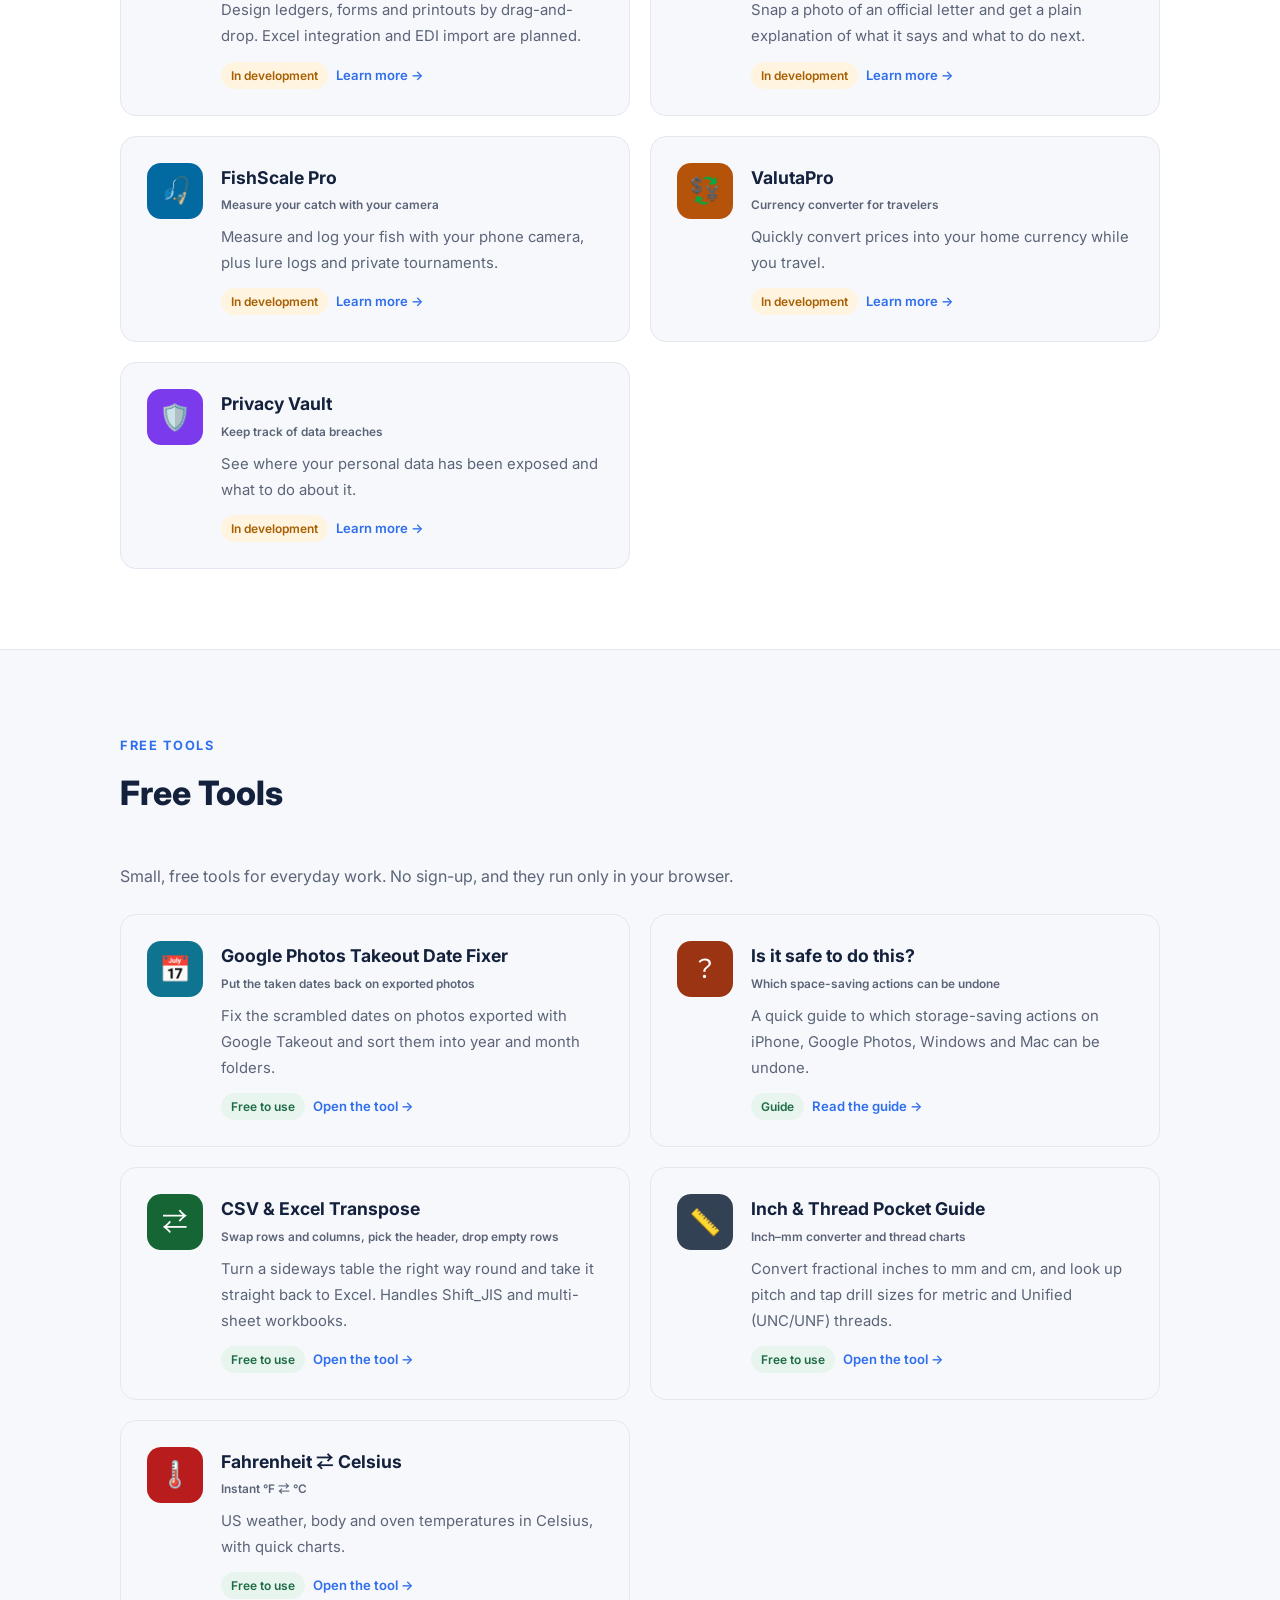
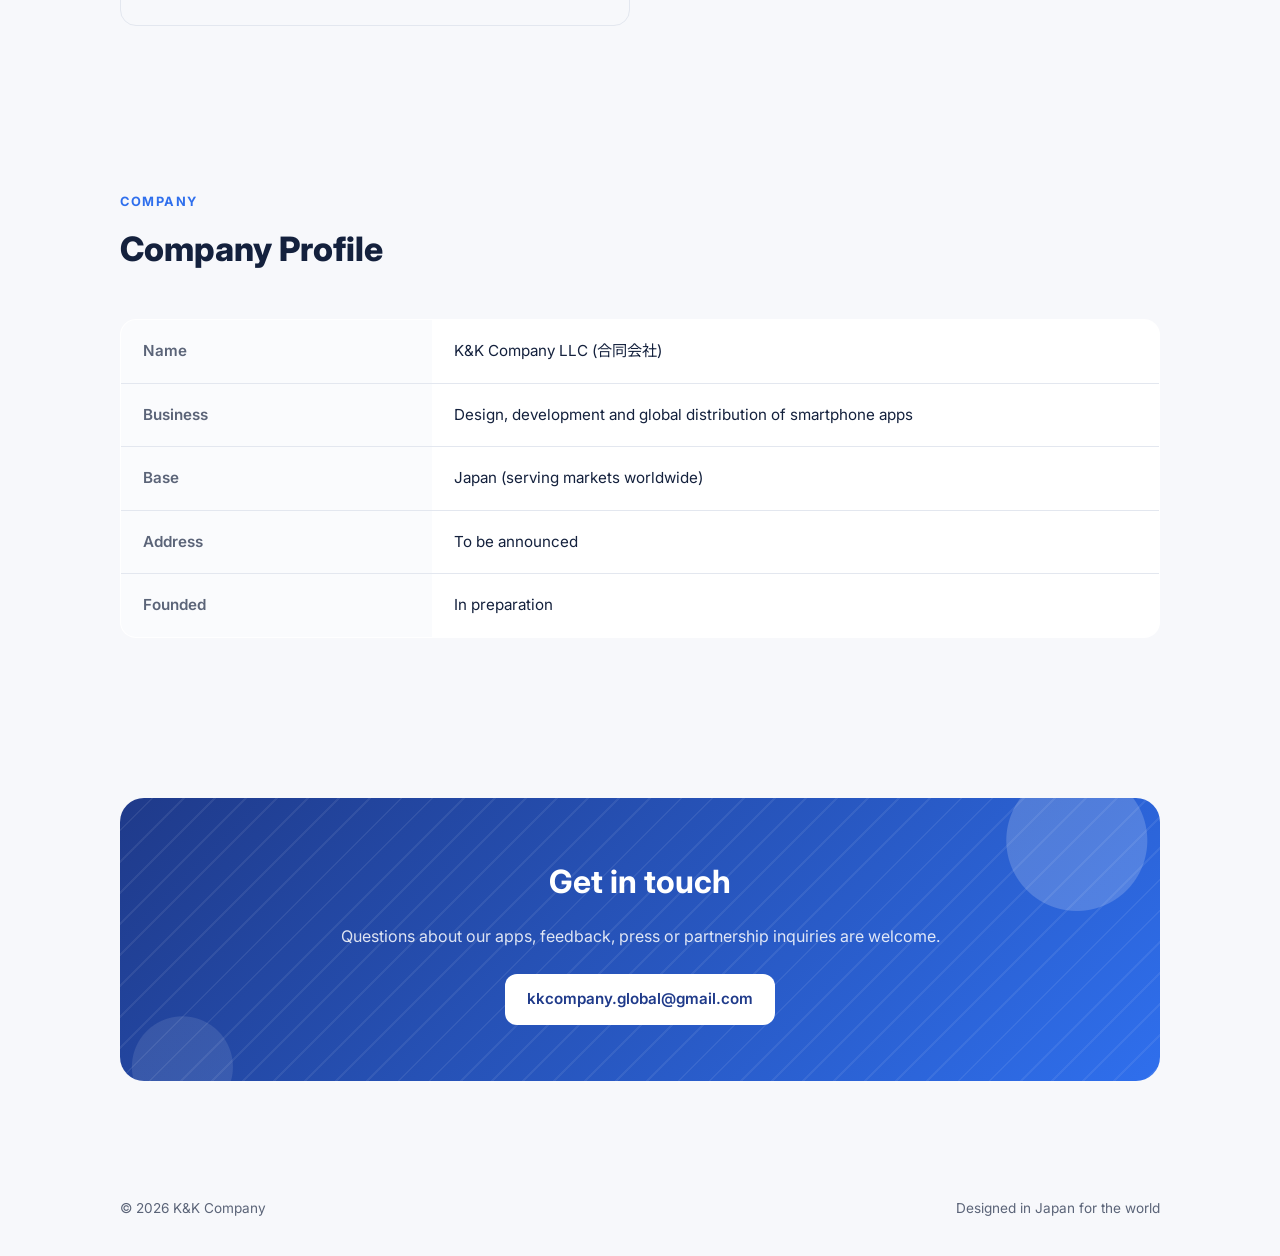
==== commit 5a07dd1b: "Add free tool: Fahrenheit and Celsius converter ondo.html: two-way °F/°C converter with a comfort hi" ====
--- a/index.html
+++ b/index.html
@@ -195,6 +195,16 @@
             <span class="status" style="background:#e8f5ee;color:#1d6b45"><span class="ja">無料で使える</span><span class="en">Free to use</span></span><span class="more"><span class="ja">使ってみる →</span><span class="en">Open the tool →</span></span>
           </div>
         </a>
+        <a class="app" href="ondo.html">
+          <div class="app-icon" style="background:#b91c1c">🌡️</div>
+          <div>
+            <h3 class="ja">華氏・摂氏換算</h3><h3 class="en">Fahrenheit ⇄ Celsius</h3>
+            <span class="tag"><span class="ja">°F と °C をすぐ変換</span><span class="en">Instant °F ⇄ °C</span></span>
+            <p class="ja">アメリカの天気・体温・オーブンの温度を摂氏に。早見表つき。</p>
+            <p class="en">US weather, body and oven temperatures in Celsius, with quick charts.</p>
+            <span class="status" style="background:#e8f5ee;color:#1d6b45"><span class="ja">無料で使える</span><span class="en">Free to use</span></span><span class="more"><span class="ja">使ってみる →</span><span class="en">Open the tool →</span></span>
+          </div>
+        </a>
       </div>
     </div>
   </section>
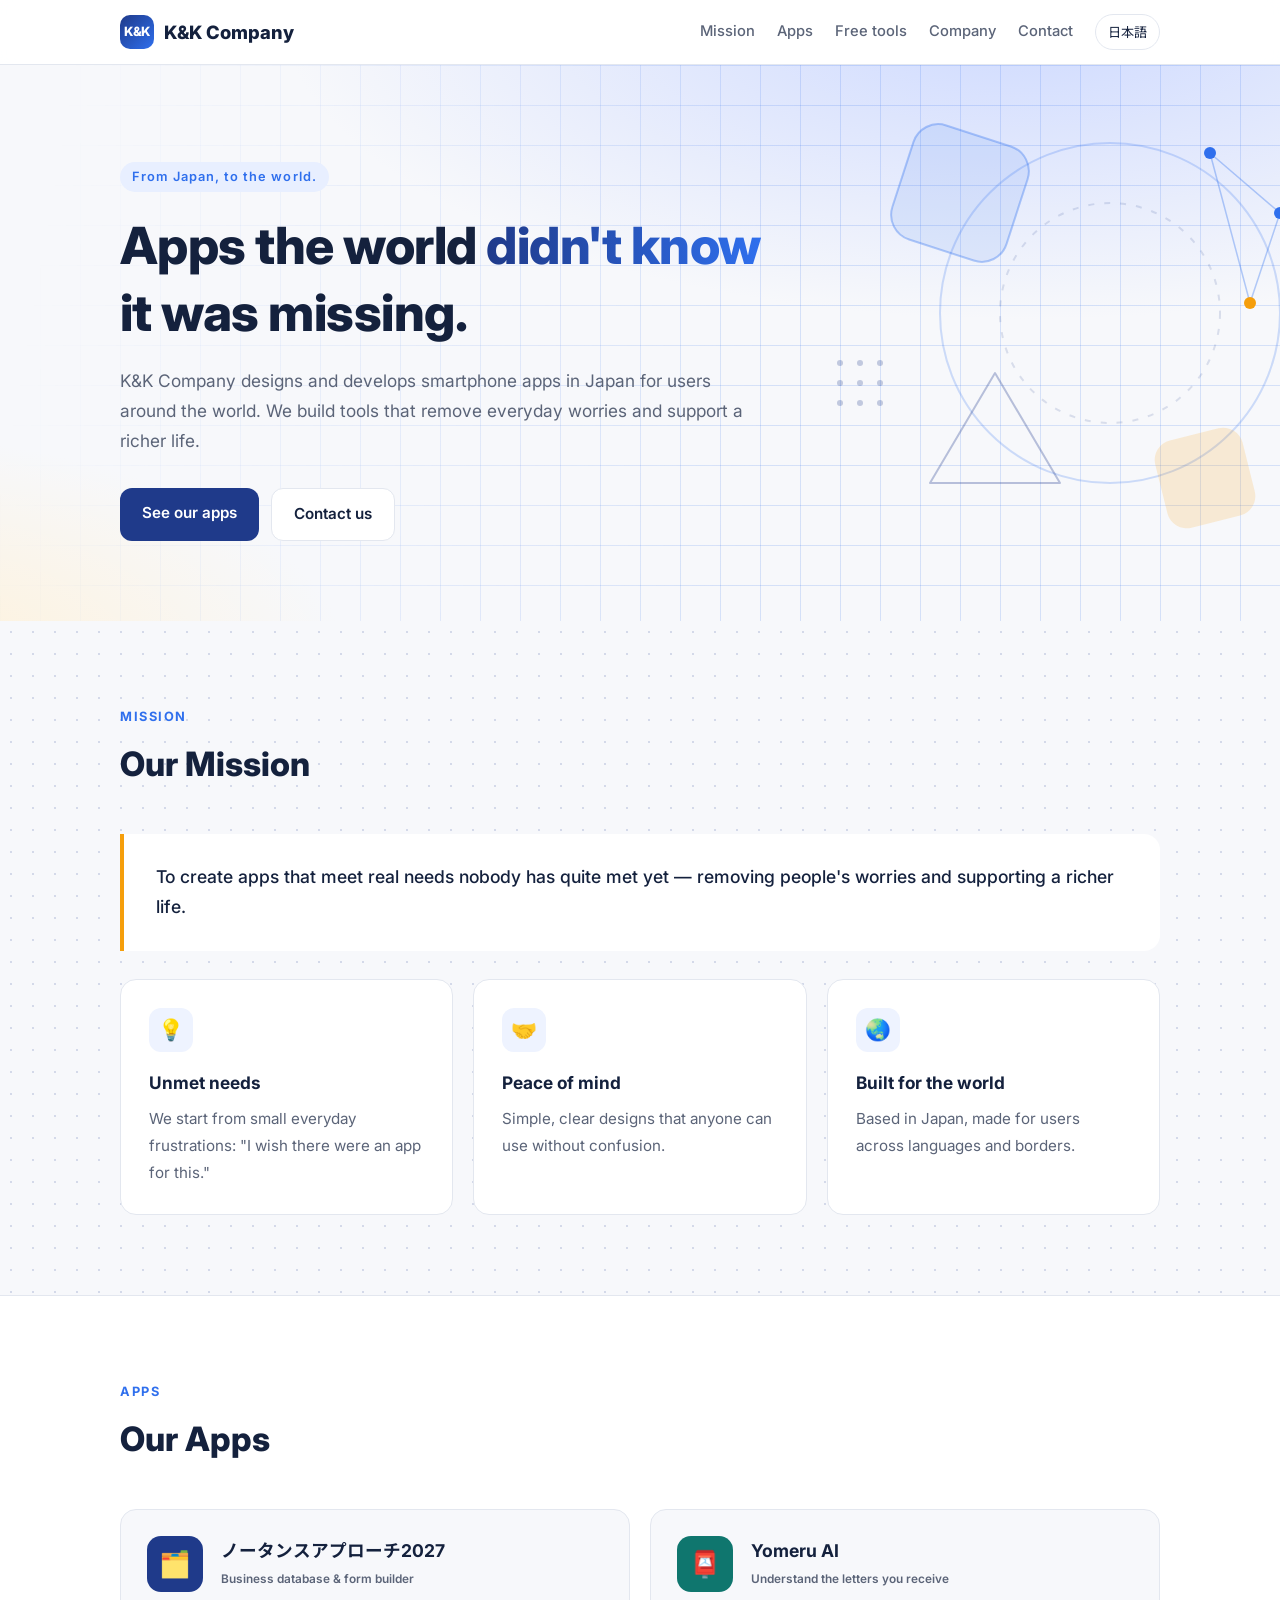
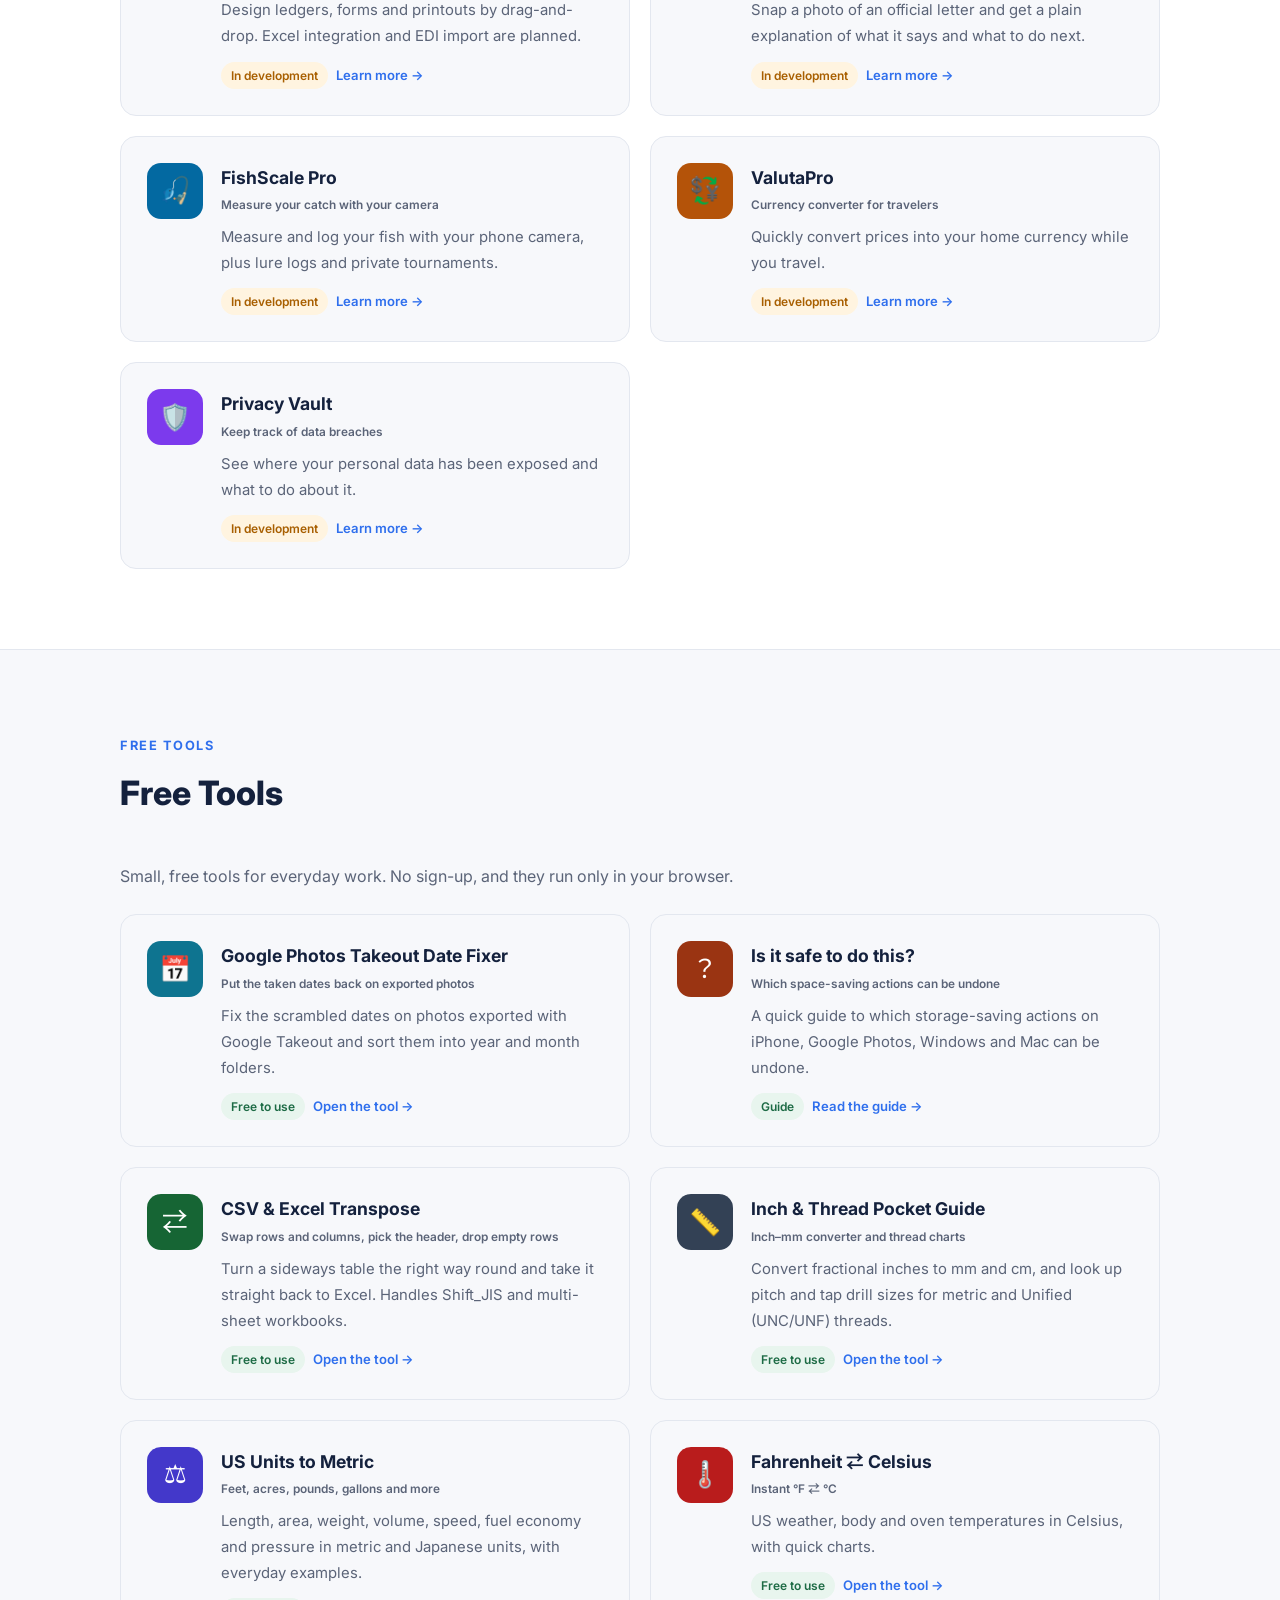
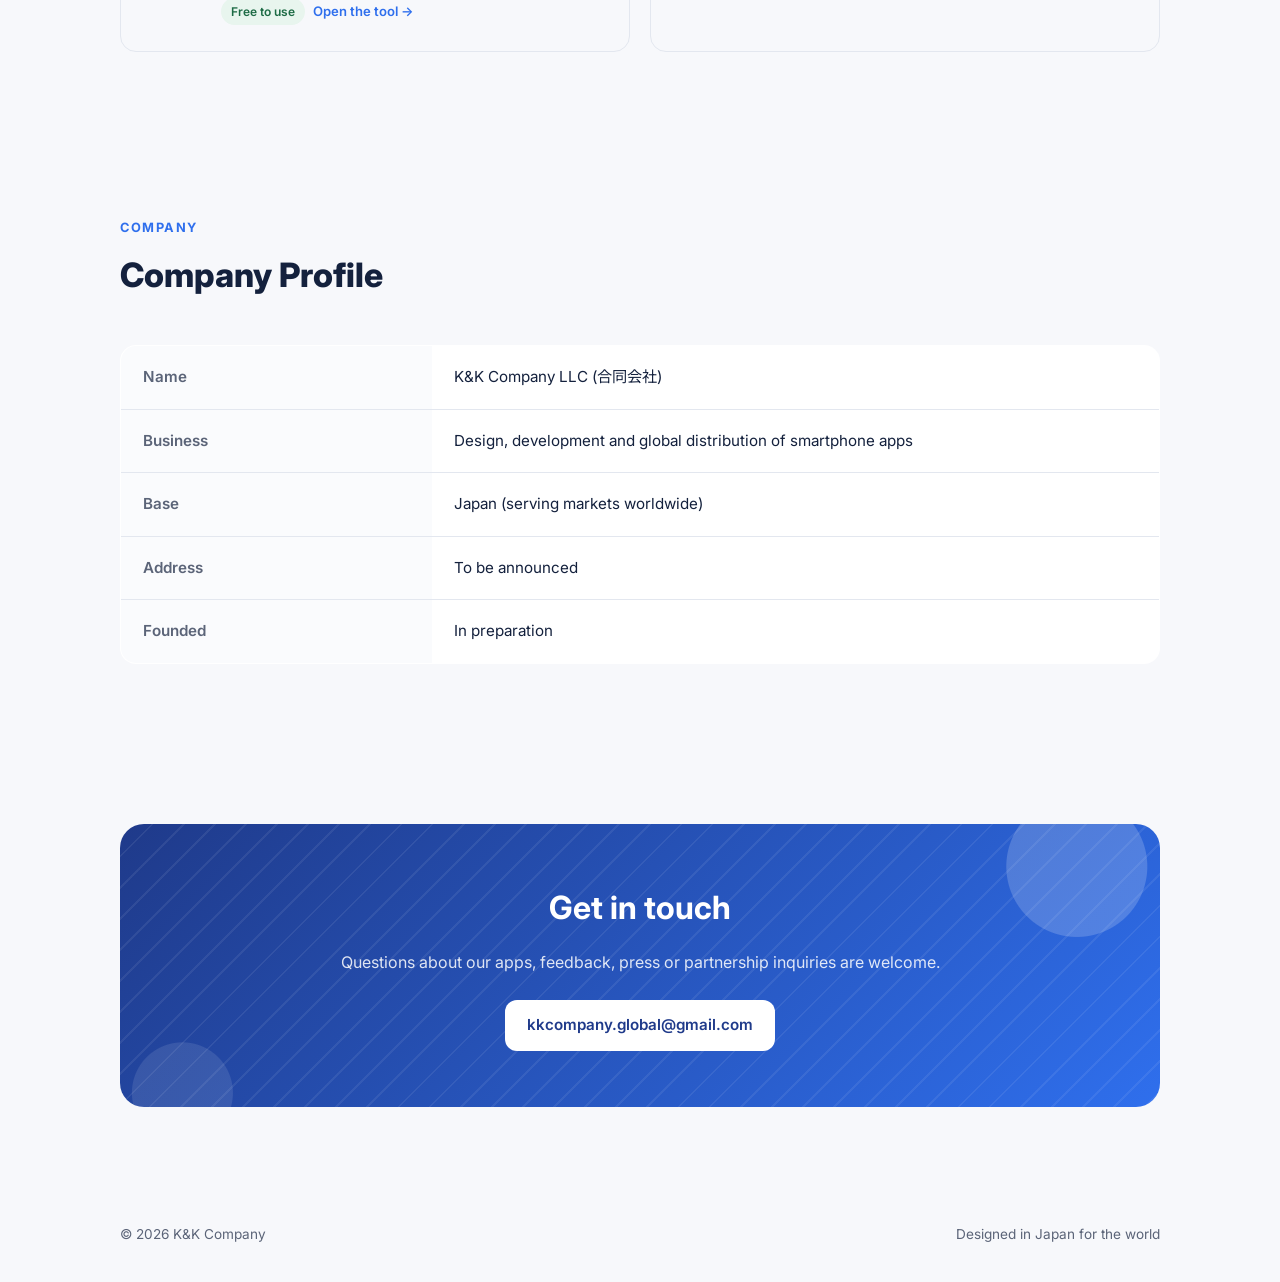
==== commit a5e105e1: "Add free tool: US units to metric tani.html: length, area (including tsubo and tatami), weight, US v" ====
--- a/index.html
+++ b/index.html
@@ -195,6 +195,16 @@
             <span class="status" style="background:#e8f5ee;color:#1d6b45"><span class="ja">無料で使える</span><span class="en">Free to use</span></span><span class="more"><span class="ja">使ってみる →</span><span class="en">Open the tool →</span></span>
           </div>
         </a>
+        <a class="app" href="tani.html">
+          <div class="app-icon" style="background:#4338ca">⚖️</div>
+          <div>
+            <h3 class="ja">アメリカ単位換算</h3><h3 class="en">US Units to Metric</h3>
+            <span class="tag"><span class="ja">フィート・エーカー・ポンド・ガロンなど</span><span class="en">Feet, acres, pounds, gallons and more</span></span>
+            <p class="ja">長さ・広さ・重さ・量・速さ・燃費・空気圧を、メートル・坪・グラム・リットルにまとめて換算。身近な例つき。</p>
+            <p class="en">Length, area, weight, volume, speed, fuel economy and pressure in metric and Japanese units, with everyday examples.</p>
+            <span class="status" style="background:#e8f5ee;color:#1d6b45"><span class="ja">無料で使える</span><span class="en">Free to use</span></span><span class="more"><span class="ja">使ってみる →</span><span class="en">Open the tool →</span></span>
+          </div>
+        </a>
         <a class="app" href="ondo.html">
           <div class="app-icon" style="background:#b91c1c">🌡️</div>
           <div>
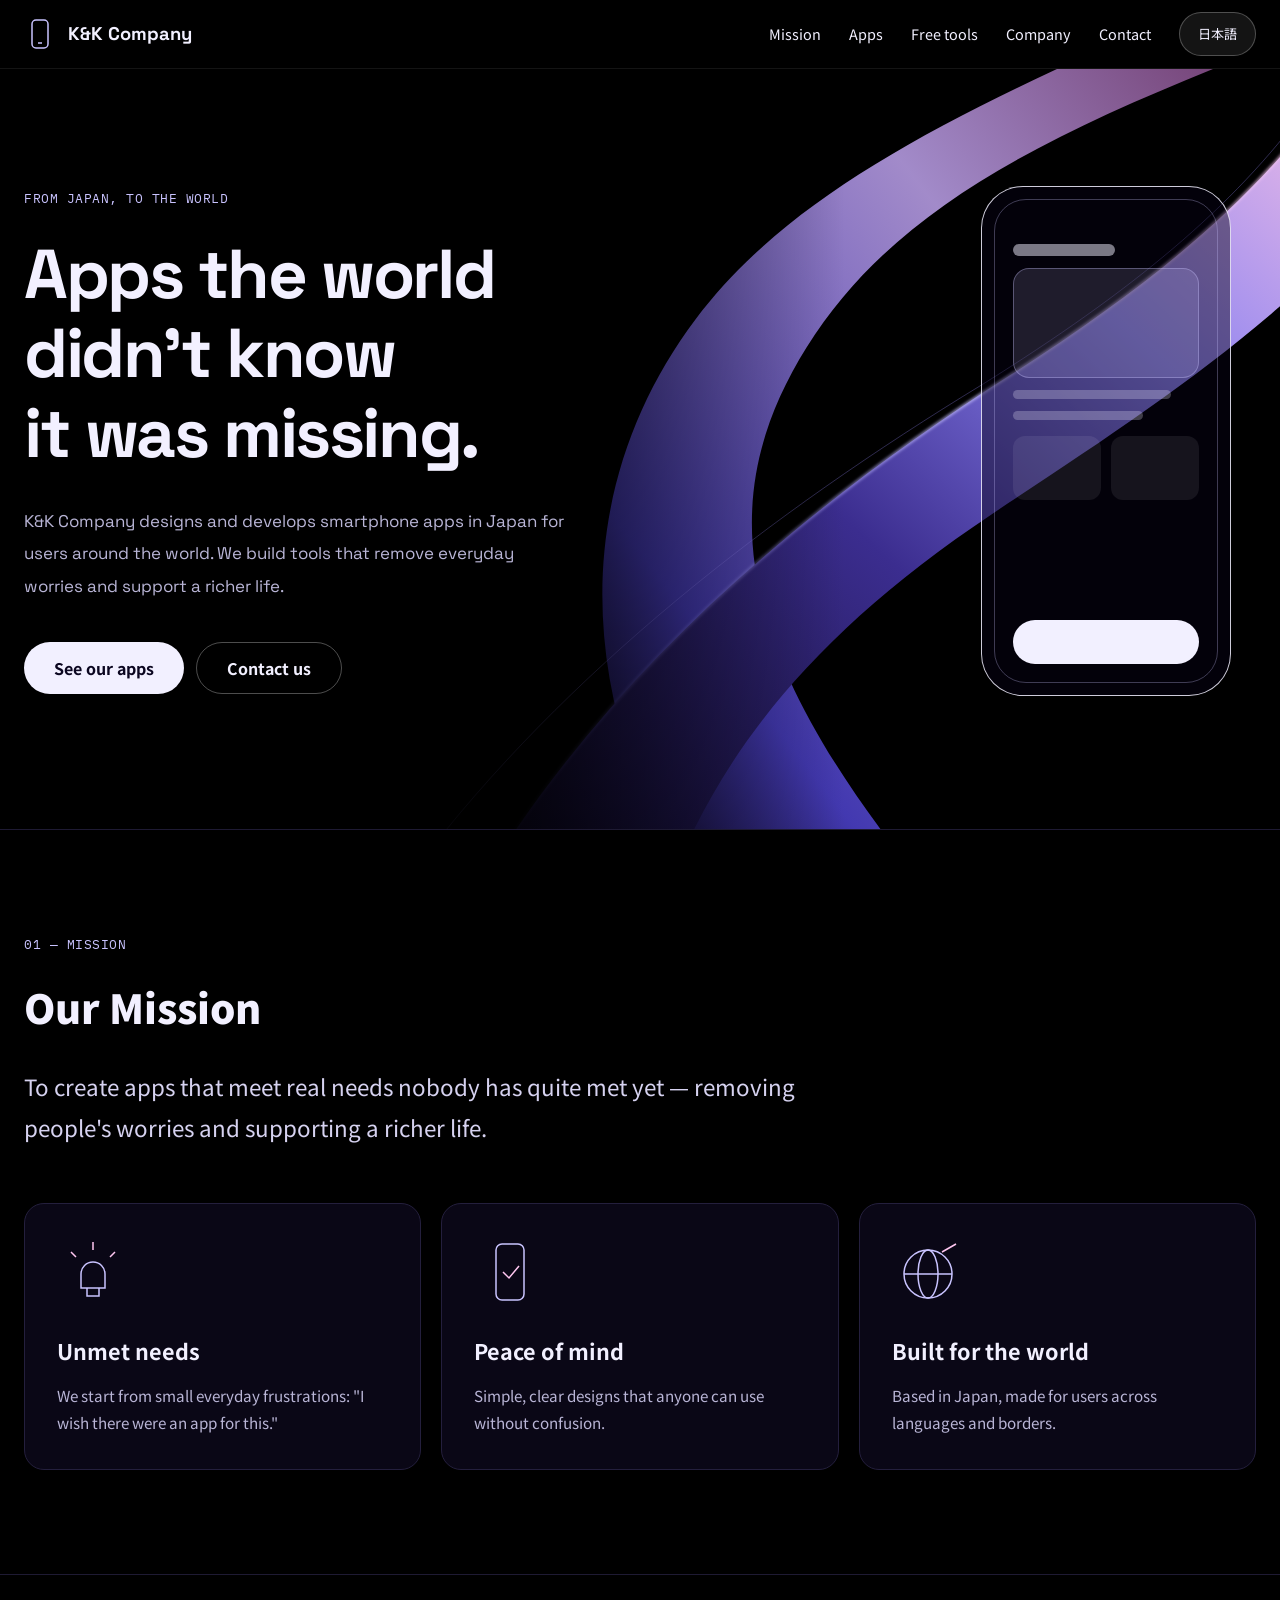
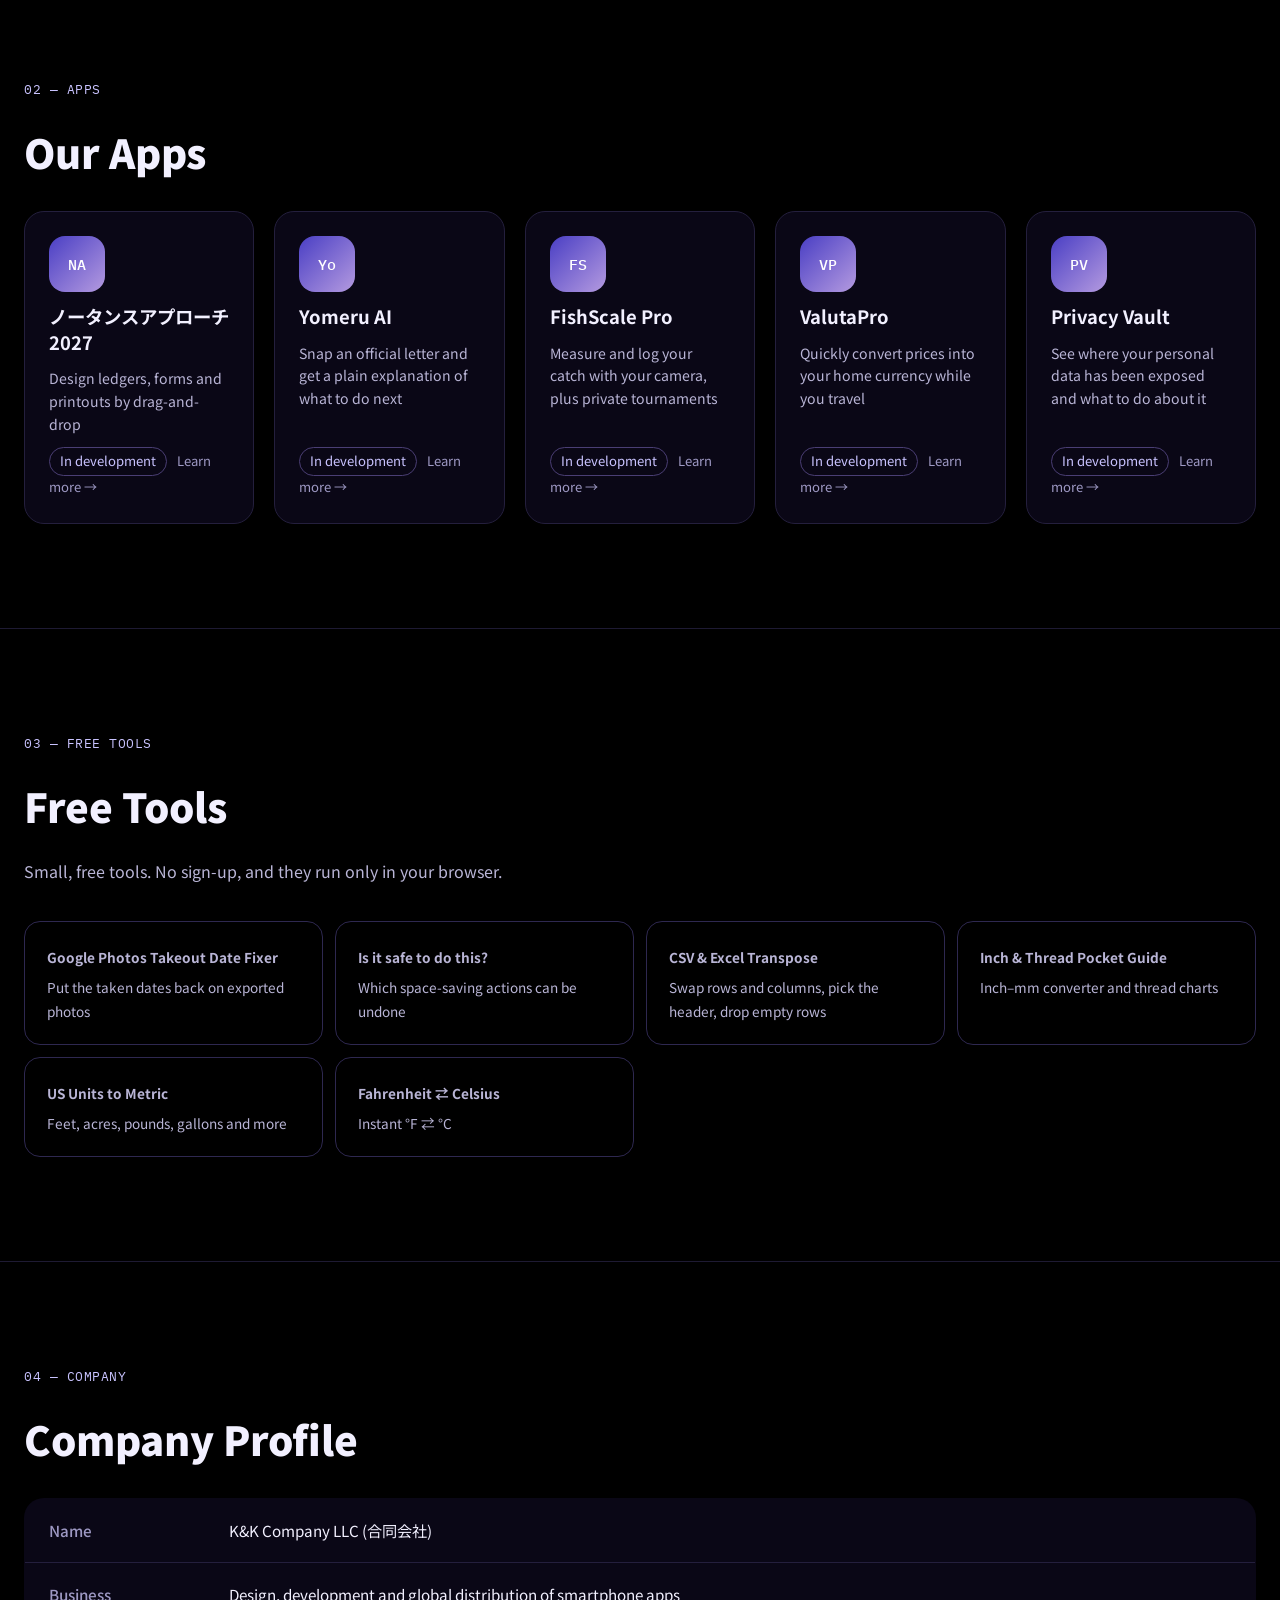
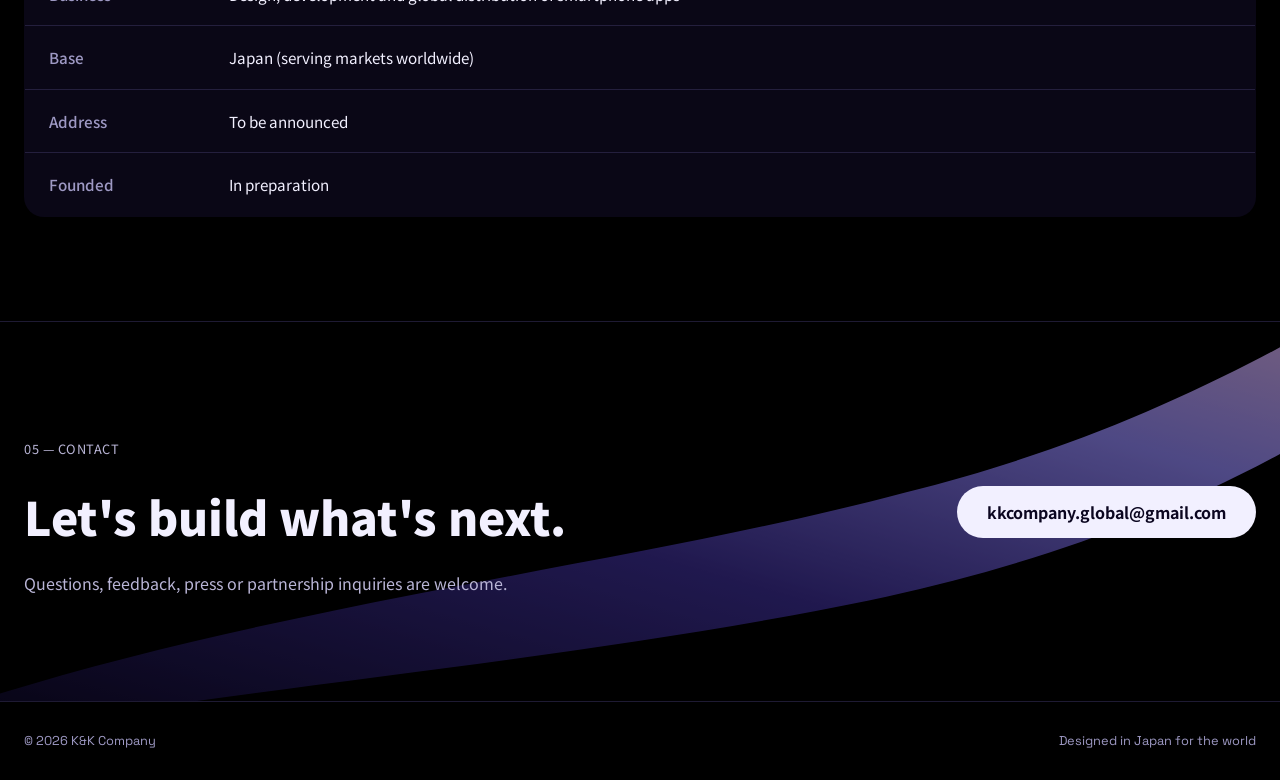
==== commit 537e0047: "サイト全体をリボンデザイン（黒基調）に刷新 - トップページを新デザインに作り替え（home.css を追加） - アプリ紹介・無料ツール・Yomeru AI の各ページの配色・ロゴ・アイコンをそろえ" ====
--- a/index.html
+++ b/index.html
@@ -5,11 +5,12 @@
 <meta name="viewport" content="width=device-width, initial-scale=1">
 <title>K&amp;K Company</title>
 <meta name="description" content="合同会社 K&K カンパニー — 世の中にありそうでない、人々の需要を満たすアプリを日本から世界へ。">
+<meta name="theme-color" content="#000000">
 <link rel="preconnect" href="https://fonts.googleapis.com">
 <link rel="preconnect" href="https://fonts.gstatic.com" crossorigin>
-<link href="https://fonts.googleapis.com/css2?family=Noto+Sans+JP:wght@400;500;700&family=Inter:wght@400;600;800&display=swap" rel="stylesheet">
-<link rel="stylesheet" href="style.css?v=3">
-  <meta property="og:title" content="K&amp;K Company｜K&amp;K カンパニー">
+<link href="https://fonts.googleapis.com/css2?family=Space+Grotesk:wght@500;700&family=IBM+Plex+Mono:wght@400;500&family=Noto+Sans+JP:wght@400;500;700;900&display=swap" rel="stylesheet">
+<link rel="stylesheet" href="home.css?v=1">
+<meta property="og:title" content="K&amp;K Company｜K&amp;K カンパニー">
 <meta property="og:description" content="世の中にありそうでない、人々の需要を満たすアプリを日本から世界へ。">
 <meta property="og:url" content="https://kkcompany-global.github.io/">
 <meta property="og:type" content="website">
@@ -21,7 +22,9 @@
 
 <header>
   <div class="wrap nav">
-    <a href="#top" class="logo"><span class="logo-mark">K&amp;K</span>K&amp;K Company</a>
+    <a href="#top" class="logo">
+      <svg aria-hidden="true" width="32" height="32" viewBox="0 0 32 32" fill="none" stroke="#C9C3FF" stroke-width="1.5"><rect x="8" y="2" width="16" height="28" rx="4"/><path d="M14 25h4"/></svg>
+      K&amp;K Company</a>
     <nav class="nav-links">
       <a href="#about"><span class="ja">理念</span><span class="en">Mission</span></a>
       <a href="#apps"><span class="ja">アプリ</span><span class="en">Apps</span></a>
@@ -35,232 +38,151 @@
 
 <main id="top">
   <!-- HERO -->
-  <div class="hero">
-    <div class="wrap">
-      <span class="eyebrow"><span class="ja">日本から、世界へ。</span><span class="en">From Japan, to the world.</span></span>
-      <h1 class="ja">世の中に<span class="hl">ありそうでない</span>、<br>必要とされるアプリを。</h1>
-      <h1 class="en">Apps the world <span class="hl">didn't know</span><br>it was missing.</h1>
-      <p class="ja">合同会社 K&amp;K カンパニーは、スマートフォン向けアプリの設計・開発を行い、日本を拠点に世界市場へ届けます。人々の不安を取り除き、豊かな生活をサポートするアプリをつくり続けます。</p>
-      <p class="en">K&amp;K Company designs and develops smartphone apps in Japan for users around the world. We build tools that remove everyday worries and support a richer life.</p>
-      <div class="cta">
-        <a href="#apps" class="btn btn-primary"><span class="ja">アプリを見る</span><span class="en">See our apps</span></a>
-        <a href="#contact" class="btn btn-ghost"><span class="ja">お問い合わせ</span><span class="en">Contact us</span></a>
+  <section class="hero">
+    <svg class="ribbon" aria-hidden="true" viewBox="0 0 1440 820" preserveAspectRatio="xMidYMid slice">
+      <defs>
+        <linearGradient id="rbA" x1="0" y1="1" x2="1" y2="0"><stop offset="0" stop-color="#0B0620"/><stop offset=".45" stop-color="#3B2D8F"/><stop offset=".75" stop-color="#8E84F0"/><stop offset="1" stop-color="#E3B6E8"/></linearGradient>
+        <linearGradient id="rbB" x1="1" y1="0" x2="0" y2="1"><stop offset="0" stop-color="#6E2A5E"/><stop offset=".4" stop-color="#B49AE0"/><stop offset=".8" stop-color="#4A3FC4"/><stop offset="1" stop-color="#090418"/></linearGradient>
+        <linearGradient id="rbEdge" x1="0" y1="1" x2="1" y2="0"><stop offset="0" stop-color="#7B70FF" stop-opacity="0"/><stop offset=".6" stop-color="#C9C3FF"/><stop offset="1" stop-color="#FFC6F0"/></linearGradient>
+        <filter id="rbSoft"><feGaussianBlur stdDeviation="2"/></filter>
+      </defs>
+      <path d="M1440 -40 C1180 60 1000 140 900 300 C800 460 820 620 1010 860 L760 860 C640 640 660 430 780 270 C900 110 1120 20 1440 -120 Z" fill="url(#rbB)" opacity=".9"/>
+      <path d="M560 860 C700 640 900 470 1120 330 C1260 240 1360 160 1440 60 L1440 230 C1330 330 1220 400 1100 480 C920 600 820 720 760 860 Z" fill="url(#rbA)"/>
+      <path d="M560 860 C700 640 900 470 1120 330 C1260 240 1360 160 1440 60" fill="none" stroke="url(#rbEdge)" stroke-width="2" filter="url(#rbSoft)"/>
+      <path d="M480 860 C640 650 860 480 1090 340 C1250 240 1360 150 1440 40" fill="none" stroke="#8E84F0" stroke-opacity=".35" stroke-width="1"/>
+    </svg>
+    <div class="hero-shade"></div>
+    <div class="wrap hero-in">
+      <div class="hero-copy">
+        <p class="eyebrow mono">FROM JAPAN, TO THE WORLD</p>
+        <h1 class="ja">世の中に<br>ありそうでない、<br>必要とされるアプリを。</h1>
+        <h1 class="en">Apps the world<br>didn't know<br>it was missing.</h1>
+        <p class="lead ja">合同会社 K&amp;K カンパニーは、スマートフォン向けアプリの設計・開発を行い、日本を拠点に世界市場へ届けます。人々の不安を取り除き、豊かな生活をサポートするアプリをつくり続けます。</p>
+        <p class="lead en">K&amp;K Company designs and develops smartphone apps in Japan for users around the world. We build tools that remove everyday worries and support a richer life.</p>
+        <div class="cta">
+          <a href="#apps" class="btn btn-light"><span class="ja">アプリを見る</span><span class="en">See our apps</span></a>
+          <a href="#contact" class="btn btn-line"><span class="ja">お問い合わせ</span><span class="en">Contact us</span></a>
+        </div>
+      </div>
+      <div class="phone" aria-hidden="true">
+        <div class="phone-body"><div class="phone-screen">
+          <div class="ph-title"></div><div class="ph-card"></div>
+          <div class="ph-bar" style="width:85%"></div><div class="ph-bar" style="width:70%"></div>
+          <div class="ph-grid"><div></div><div></div></div>
+          <div class="ph-btn"></div>
+        </div></div>
       </div>
     </div>
-  </div>
+  </section>
 
   <!-- MISSION -->
-  <section id="about">
+  <section class="block" id="about">
     <div class="wrap">
-      <div class="sec-head">
-        <span class="label">Mission</span>
-        <h2 class="ja">経営理念</h2><h2 class="en">Our Mission</h2>
-      </div>
-      <div class="quote">
-        <span class="ja">世の中にありそうでない、人々の需要を満たすアプリの創造と開発。<br>人々の不安を取り除き、豊かな生活をサポートする。</span>
-        <span class="en">To create apps that meet real needs nobody has quite met yet — removing people's worries and supporting a richer life.</span>
-      </div>
-      <div class="philo">
+      <p class="label mono">01 — MISSION</p>
+      <h2 class="sec"><span class="ja">経営理念</span><span class="en">Our Mission</span></h2>
+      <p class="mission"><span class="ja">世の中にありそうでない、人々の需要を満たすアプリの創造と開発。人々の不安を取り除き、豊かな生活をサポートする。</span><span class="en">To create apps that meet real needs nobody has quite met yet — removing people's worries and supporting a richer life.</span></p>
+      <div class="grid3">
         <div class="card">
-          <div class="icon">💡</div>
-          <h3 class="ja">ありそうでない発想</h3><h3 class="en">Unmet needs</h3>
-          <p class="ja">「こんなアプリがあれば」という日常の小さな困りごとから出発します。</p>
-          <p class="en">We start from small everyday frustrations: "I wish there were an app for this."</p>
+          <svg aria-hidden="true" width="72" height="72" viewBox="0 0 72 72" fill="none" stroke="#C9C3FF" stroke-width="1.5"><path d="M24 52V38a12 12 0 1 1 24 0v14z"/><path d="M30 52v8h12v-8"/><path d="M36 6v8M14 16l5 5M58 16l-5 5" stroke="#FFC6F0"/></svg>
+          <h3><span class="ja">ありそうでない発想</span><span class="en">Unmet needs</span></h3>
+          <p><span class="ja">「こんなアプリがあれば」という日常の小さな困りごとから出発します。</span><span class="en">We start from small everyday frustrations: "I wish there were an app for this."</span></p>
         </div>
         <div class="card">
-          <div class="icon">🤝</div>
-          <h3 class="ja">不安を取り除く</h3><h3 class="en">Peace of mind</h3>
-          <p class="ja">誰でも迷わず使える、シンプルでわかりやすい操作を大切にしています。</p>
-          <p class="en">Simple, clear designs that anyone can use without confusion.</p>
+          <svg aria-hidden="true" width="72" height="72" viewBox="0 0 72 72" fill="none" stroke="#C9C3FF" stroke-width="1.5"><rect x="22" y="8" width="28" height="56" rx="6"/><path d="M29 36l6 6 10-12" stroke="#FFC6F0"/></svg>
+          <h3><span class="ja">不安を取り除く</span><span class="en">Peace of mind</span></h3>
+          <p><span class="ja">誰でも迷わず使える、シンプルでわかりやすい操作を大切にしています。</span><span class="en">Simple, clear designs that anyone can use without confusion.</span></p>
         </div>
         <div class="card">
-          <div class="icon">🌏</div>
-          <h3 class="ja">世界市場へ</h3><h3 class="en">Built for the world</h3>
-          <p class="ja">日本を拠点に、国や言語の壁を越えて使われるアプリを届けます。</p>
-          <p class="en">Based in Japan, made for users across languages and borders.</p>
+          <svg aria-hidden="true" width="72" height="72" viewBox="0 0 72 72" fill="none" stroke="#C9C3FF" stroke-width="1.5"><circle cx="36" cy="38" r="24"/><ellipse cx="36" cy="38" rx="10" ry="24"/><path d="M12 38h48"/><path d="M50 16l14-8" stroke="#FFC6F0"/></svg>
+          <h3><span class="ja">世界市場へ</span><span class="en">Built for the world</span></h3>
+          <p><span class="ja">日本を拠点に、国や言語の壁を越えて使われるアプリを届けます。</span><span class="en">Based in Japan, made for users across languages and borders.</span></p>
         </div>
       </div>
     </div>
   </section>
 
   <!-- APPS -->
-  <section id="apps">
+  <section class="block" id="apps">
     <div class="wrap">
-      <div class="sec-head">
-        <span class="label">Apps</span>
-        <h2 class="ja">アプリ</h2><h2 class="en">Our Apps</h2>
-      </div>
+      <p class="label mono">02 — APPS</p>
+      <h2 class="sec"><span class="ja">アプリ</span><span class="en">Our Apps</span></h2>
       <div class="apps">
         <a class="app" href="notans.html">
-          <div class="app-icon" style="background:#1f3a8a">🗂️</div>
-          <div>
-            <h3>ノータンスアプローチ2027</h3>
-            <span class="tag ja">業務データベース／フォーム作成</span><span class="tag en">Business database &amp; form builder</span>
-            <p class="ja">台帳・伝票・印刷物を、ドラッグ操作で自由に設計できるデータベースアプリ。Excel 連携や EDI 取り込みにも対応予定です。</p>
-            <p class="en">Design ledgers, forms and printouts by drag-and-drop. Excel integration and EDI import are planned.</p>
-            <span class="status"><span class="ja">開発中</span><span class="en">In development</span></span><span class="more"><span class="ja">詳しく見る →</span><span class="en">Learn more →</span></span>
-          </div>
+          <span class="app-mark mono" aria-hidden="true">NA</span>
+          <h3>ノータンスアプローチ2027</h3>
+          <span class="tag"><span class="ja">台帳・伝票・印刷物をドラッグ操作で設計できる業務データベース</span><span class="en">Design ledgers, forms and printouts by drag-and-drop</span></span>
+          <span class="more"><span class="status"><span class="ja">開発中</span><span class="en">In development</span></span><span class="ja">詳しく見る →</span><span class="en">Learn more →</span></span>
         </a>
         <a class="app" href="yomeru.html">
-          <div class="app-icon" style="background:#0f766e">📮</div>
-          <div>
-            <h3>Yomeru AI</h3>
-            <span class="tag ja">届いた書類をやさしく解説</span><span class="tag en">Understand the letters you receive</span>
-            <p class="ja">日本で暮らす外国人の方などに向けて、届いた書類や手紙を撮影するだけで内容とやるべきことを解説します。</p>
-            <p class="en">Snap a photo of an official letter and get a plain explanation of what it says and what to do next.</p>
-            <span class="status"><span class="ja">開発中</span><span class="en">In development</span></span><span class="more"><span class="ja">詳しく見る →</span><span class="en">Learn more →</span></span>
-          </div>
+          <span class="app-mark mono" aria-hidden="true">Yo</span>
+          <h3>Yomeru AI</h3>
+          <span class="tag"><span class="ja">届いた書類や手紙を撮影するだけで、内容とやるべきことを解説</span><span class="en">Snap an official letter and get a plain explanation of what to do next</span></span>
+          <span class="more"><span class="status"><span class="ja">開発中</span><span class="en">In development</span></span><span class="ja">詳しく見る →</span><span class="en">Learn more →</span></span>
         </a>
         <a class="app" href="fishscale-pro.html">
-          <div class="app-icon" style="background:#0369a1">🎣</div>
-          <div>
-            <h3>FishScale Pro</h3>
-            <span class="tag ja">釣った魚をカメラで計測</span><span class="tag en">Measure your catch with your camera</span>
-            <p class="ja">スマホのカメラで魚の全長を測って記録。ルアー記録や、仲間うちの釣り大会機能も備えます。</p>
-            <p class="en">Measure and log your fish with your phone camera, plus lure logs and private tournaments.</p>
-            <span class="status"><span class="ja">開発中</span><span class="en">In development</span></span><span class="more"><span class="ja">詳しく見る →</span><span class="en">Learn more →</span></span>
-          </div>
+          <span class="app-mark mono" aria-hidden="true">FS</span>
+          <h3>FishScale Pro</h3>
+          <span class="tag"><span class="ja">スマホのカメラで魚の全長を測って記録。仲間うちの釣り大会機能も</span><span class="en">Measure and log your catch with your camera, plus private tournaments</span></span>
+          <span class="more"><span class="status"><span class="ja">開発中</span><span class="en">In development</span></span><span class="ja">詳しく見る →</span><span class="en">Learn more →</span></span>
         </a>
         <a class="app" href="valutapro.html">
-          <div class="app-icon" style="background:#b45309;position:relative;overflow:hidden">💱<img src="valutapro/icon.png" alt="ValutaPro" width="56" height="56" style="position:absolute;top:0;left:0;width:100%;height:100%;object-fit:cover;border-radius:inherit" onerror="this.remove()"></div>
-          <div>
-            <h3>ValutaPro</h3>
-            <span class="tag ja">旅行のための通貨換算</span><span class="tag en">Currency converter for travelers</span>
-            <p class="ja">旅先での買い物や支払いの金額を、すばやく自国通貨に換算できます。</p>
-            <p class="en">Quickly convert prices into your home currency while you travel.</p>
-            <span class="status"><span class="ja">開発中</span><span class="en">In development</span></span><span class="more"><span class="ja">詳しく見る →</span><span class="en">Learn more →</span></span>
-          </div>
+          <span class="app-mark mono" aria-hidden="true">VP</span>
+          <h3>ValutaPro</h3>
+          <span class="tag"><span class="ja">旅先での買い物や支払いの金額を、すばやく自国通貨に換算</span><span class="en">Quickly convert prices into your home currency while you travel</span></span>
+          <span class="more"><span class="status"><span class="ja">開発中</span><span class="en">In development</span></span><span class="ja">詳しく見る →</span><span class="en">Learn more →</span></span>
         </a>
         <a class="app" href="privacy-vault.html">
-          <div class="app-icon" style="background:#7c3aed">🛡️</div>
-          <div>
-            <h3>Privacy Vault</h3>
-            <span class="tag ja">個人情報の漏えいを見守る</span><span class="tag en">Keep track of data breaches</span>
-            <p class="ja">自分の個人情報がどこで漏えいしたかを把握し、次にとるべき対策を整理します。</p>
-            <p class="en">See where your personal data has been exposed and what to do about it.</p>
-            <span class="status"><span class="ja">開発中</span><span class="en">In development</span></span><span class="more"><span class="ja">詳しく見る →</span><span class="en">Learn more →</span></span>
-          </div>
+          <span class="app-mark mono" aria-hidden="true">PV</span>
+          <h3>Privacy Vault</h3>
+          <span class="tag"><span class="ja">個人情報がどこで漏えいしたかを把握し、次の対策を整理</span><span class="en">See where your personal data has been exposed and what to do about it</span></span>
+          <span class="more"><span class="status"><span class="ja">開発中</span><span class="en">In development</span></span><span class="ja">詳しく見る →</span><span class="en">Learn more →</span></span>
         </a>
       </div>
     </div>
   </section>
 
   <!-- FREE TOOLS -->
-  <section id="tools">
+  <section class="block" id="tools">
     <div class="wrap">
-      <div class="sec-head">
-        <span class="label">Free tools</span>
-        <h2 class="ja">無料ツール</h2><h2 class="en">Free Tools</h2>
-      </div>
-      <p class="ja" style="color:var(--muted);margin-bottom:24px">現場で使うちょっとした道具を、無料で置いています。登録不要で、ブラウザの中だけで動きます。</p>
-      <p class="en" style="color:var(--muted);margin-bottom:24px">Small, free tools for everyday work. No sign-up, and they run only in your browser.</p>
-      <div class="apps">
-        <a class="app" href="takeout.html">
-          <div class="app-icon" style="background:#0e7490">📅</div>
-          <div>
-            <h3 class="ja">Google フォト書き出しの日付直し</h3><h3 class="en">Google Photos Takeout Date Fixer</h3>
-            <span class="tag"><span class="ja">Takeout の撮影日を写真に戻す</span><span class="en">Put the taken dates back on exported photos</span></span>
-            <p class="ja">Google データエクスポートで日付がばらばらになった写真を、撮影日に戻して年・月のフォルダに整理します。</p>
-            <p class="en">Fix the scrambled dates on photos exported with Google Takeout and sort them into year and month folders.</p>
-            <span class="status" style="background:#e8f5ee;color:#1d6b45"><span class="ja">無料で使える</span><span class="en">Free to use</span></span><span class="more"><span class="ja">使ってみる →</span><span class="en">Open the tool →</span></span>
-          </div>
-        </a>
-        <a class="app" href="daijoubu.html">
-          <div class="app-icon" style="background:#9a3412">？</div>
-          <div>
-            <h3 class="ja">これやって大丈夫？</h3><h3 class="en">Is it safe to do this?</h3>
-            <span class="tag"><span class="ja">圧縮・アーカイブ・最適化は元に戻せるか</span><span class="en">Which space-saving actions can be undone</span></span>
-            <p class="ja">iPhone・Google フォト・Windows・Mac で容量を空ける操作が、元に戻せるかどうかの早見表です。</p>
-            <p class="en">A quick guide to which storage-saving actions on iPhone, Google Photos, Windows and Mac can be undone.</p>
-            <span class="status" style="background:#e8f5ee;color:#1d6b45"><span class="ja">読み物</span><span class="en">Guide</span></span><span class="more"><span class="ja">見てみる →</span><span class="en">Read the guide →</span></span>
-          </div>
-        </a>
-        <a class="app" href="csv.html">
-          <div class="app-icon" style="background:#166534">⇄</div>
-          <div>
-            <h3 class="ja">CSV・Excel 行列入れ替え</h3><h3 class="en">CSV &amp; Excel Transpose</h3>
-            <span class="tag"><span class="ja">行と列の入れ替え・見出し行の指定・空行の削除</span><span class="en">Swap rows and columns, pick the header, drop empty rows</span></span>
-            <p class="ja">項目名が縦に並んだ表を横向きに直して、Excel にそのまま戻せます。Shift_JIS や複数シートにも対応。</p>
-            <p class="en">Turn a sideways table the right way round and take it straight back to Excel. Handles Shift_JIS and multi-sheet workbooks.</p>
-            <span class="status" style="background:#e8f5ee;color:#1d6b45"><span class="ja">無料で使える</span><span class="en">Free to use</span></span><span class="more"><span class="ja">使ってみる →</span><span class="en">Open the tool →</span></span>
-          </div>
-        </a>
-        <a class="app" href="neji.html">
-          <div class="app-icon" style="background:#334155">📏</div>
-          <div>
-            <h3 class="ja">インチ・ねじ早見帳</h3><h3 class="en">Inch &amp; Thread Pocket Guide</h3>
-            <span class="tag"><span class="ja">インチ⇄ミリ換算・ねじの早見表</span><span class="en">Inch–mm converter and thread charts</span></span>
-            <p class="ja">分数インチとミリ・センチの換算、メートルねじ・ユニファイねじ（UNC・UNF）のピッチと下穴径の目安。</p>
-            <p class="en">Convert fractional inches to mm and cm, and look up pitch and tap drill sizes for metric and Unified (UNC/UNF) threads.</p>
-            <span class="status" style="background:#e8f5ee;color:#1d6b45"><span class="ja">無料で使える</span><span class="en">Free to use</span></span><span class="more"><span class="ja">使ってみる →</span><span class="en">Open the tool →</span></span>
-          </div>
-        </a>
-        <a class="app" href="tani.html">
-          <div class="app-icon" style="background:#4338ca">⚖️</div>
-          <div>
-            <h3 class="ja">アメリカ単位換算</h3><h3 class="en">US Units to Metric</h3>
-            <span class="tag"><span class="ja">フィート・エーカー・ポンド・ガロンなど</span><span class="en">Feet, acres, pounds, gallons and more</span></span>
-            <p class="ja">長さ・広さ・重さ・量・速さ・燃費・空気圧を、メートル・坪・グラム・リットルにまとめて換算。身近な例つき。</p>
-            <p class="en">Length, area, weight, volume, speed, fuel economy and pressure in metric and Japanese units, with everyday examples.</p>
-            <span class="status" style="background:#e8f5ee;color:#1d6b45"><span class="ja">無料で使える</span><span class="en">Free to use</span></span><span class="more"><span class="ja">使ってみる →</span><span class="en">Open the tool →</span></span>
-          </div>
-        </a>
-        <a class="app" href="ondo.html">
-          <div class="app-icon" style="background:#b91c1c">🌡️</div>
-          <div>
-            <h3 class="ja">華氏・摂氏換算</h3><h3 class="en">Fahrenheit ⇄ Celsius</h3>
-            <span class="tag"><span class="ja">°F と °C をすぐ変換</span><span class="en">Instant °F ⇄ °C</span></span>
-            <p class="ja">アメリカの天気・体温・オーブンの温度を摂氏に。早見表つき。</p>
-            <p class="en">US weather, body and oven temperatures in Celsius, with quick charts.</p>
-            <span class="status" style="background:#e8f5ee;color:#1d6b45"><span class="ja">無料で使える</span><span class="en">Free to use</span></span><span class="more"><span class="ja">使ってみる →</span><span class="en">Open the tool →</span></span>
-          </div>
-        </a>
+      <p class="label mono">03 — FREE TOOLS</p>
+      <h2 class="sec"><span class="ja">無料ツール</span><span class="en">Free Tools</span></h2>
+      <p class="sec-lead"><span class="ja">登録不要で、ブラウザの中だけで動く小さな道具です。</span><span class="en">Small, free tools. No sign-up, and they run only in your browser.</span></p>
+      <div class="tools">
+        <a class="tool" href="takeout.html"><b><span class="ja">Google フォト書き出しの日付直し</span><span class="en">Google Photos Takeout Date Fixer</span></b><span><span class="ja">Takeout の撮影日を写真に戻す</span><span class="en">Put the taken dates back on exported photos</span></span></a>
+        <a class="tool" href="daijoubu.html"><b><span class="ja">これやって大丈夫？</span><span class="en">Is it safe to do this?</span></b><span><span class="ja">容量を空ける操作が元に戻せるかの早見表</span><span class="en">Which space-saving actions can be undone</span></span></a>
+        <a class="tool" href="csv.html"><b><span class="ja">CSV・Excel 行列入れ替え</span><span class="en">CSV &amp; Excel Transpose</span></b><span><span class="ja">行と列の入れ替え・見出し行の指定・空行の削除</span><span class="en">Swap rows and columns, pick the header, drop empty rows</span></span></a>
+        <a class="tool" href="neji.html"><b><span class="ja">インチ・ねじ早見帳</span><span class="en">Inch &amp; Thread Pocket Guide</span></b><span><span class="ja">インチ⇄ミリ換算・ねじの早見表</span><span class="en">Inch–mm converter and thread charts</span></span></a>
+        <a class="tool" href="tani.html"><b><span class="ja">アメリカ単位換算</span><span class="en">US Units to Metric</span></b><span><span class="ja">フィート・エーカー・ポンド・ガロンなど</span><span class="en">Feet, acres, pounds, gallons and more</span></span></a>
+        <a class="tool" href="ondo.html"><b><span class="ja">華氏・摂氏換算</span><span class="en">Fahrenheit ⇄ Celsius</span></b><span><span class="ja">°F と °C をすぐ変換</span><span class="en">Instant °F ⇄ °C</span></span></a>
       </div>
     </div>
   </section>
 
   <!-- COMPANY -->
-  <section id="company">
+  <section class="block" id="company">
     <div class="wrap">
-      <div class="sec-head">
-        <span class="label">Company</span>
-        <h2 class="ja">会社概要</h2><h2 class="en">Company Profile</h2>
-      </div>
+      <p class="label mono">04 — COMPANY</p>
+      <h2 class="sec"><span class="ja">会社概要</span><span class="en">Company Profile</span></h2>
       <table class="info">
-        <tr>
-          <th><span class="ja">会社名</span><span class="en">Name</span></th>
-          <td><span class="ja">合同会社 K&amp;K カンパニー</span><span class="en">K&amp;K Company LLC (合同会社)</span></td>
-        </tr>
-        <tr>
-          <th><span class="ja">事業内容</span><span class="en">Business</span></th>
-          <td><span class="ja">スマートフォン向けアプリの設計、開発、およびグローバル展開</span><span class="en">Design, development and global distribution of smartphone apps</span></td>
-        </tr>
-        <tr>
-          <th><span class="ja">拠点</span><span class="en">Base</span></th>
-          <td><span class="ja">日本（世界市場をターゲットに展開）</span><span class="en">Japan (serving markets worldwide)</span></td>
-        </tr>
-        <tr>
-          <th><span class="ja">所在地</span><span class="en">Address</span></th>
-          <td><span class="ja">設立準備中</span><span class="en">To be announced</span></td>
-        </tr>
-        <tr>
-          <th><span class="ja">設立</span><span class="en">Founded</span></th>
-          <td><span class="ja">設立準備中</span><span class="en">In preparation</span></td>
-        </tr>
+        <tr><th><span class="ja">会社名</span><span class="en">Name</span></th><td><span class="ja">合同会社 K&amp;K カンパニー</span><span class="en">K&amp;K Company LLC (合同会社)</span></td></tr>
+        <tr><th><span class="ja">事業内容</span><span class="en">Business</span></th><td><span class="ja">スマートフォン向けアプリの設計、開発、およびグローバル展開</span><span class="en">Design, development and global distribution of smartphone apps</span></td></tr>
+        <tr><th><span class="ja">拠点</span><span class="en">Base</span></th><td><span class="ja">日本（世界市場をターゲットに展開）</span><span class="en">Japan (serving markets worldwide)</span></td></tr>
+        <tr><th><span class="ja">所在地</span><span class="en">Address</span></th><td><span class="ja">設立準備中</span><span class="en">To be announced</span></td></tr>
+        <tr><th><span class="ja">設立</span><span class="en">Founded</span></th><td><span class="ja">設立準備中</span><span class="en">In preparation</span></td></tr>
       </table>
     </div>
   </section>
 
   <!-- CONTACT -->
-  <section id="contact">
-    <div class="wrap">
-      <div class="contact">
-        <h2 class="ja">お問い合わせ</h2><h2 class="en">Get in touch</h2>
-        <p class="ja">アプリに関するご質問・ご要望、取材や協業のご相談はお気軽にどうぞ。</p>
-        <p class="en">Questions about our apps, feedback, press or partnership inquiries are welcome.</p>
-        
-        <a class="btn" href="mailto:kkcompany.global@gmail.com">kkcompany.global@gmail.com</a>
+  <section class="contact" id="contact">
+    <svg class="ribbon" aria-hidden="true" viewBox="0 0 1440 400" preserveAspectRatio="xMidYMid slice"><path d="M-40 420 C300 300 700 260 1000 180 C1200 130 1340 60 1480 -20 L1480 90 C1320 190 1160 250 980 290 C700 350 360 380 120 420 Z" fill="url(#rbA)"/></svg>
+    <div class="wrap contact-in">
+      <div>
+        <p class="label mono">05 — CONTACT</p>
+        <h2><span class="ja">次のアプリを、一緒に。</span><span class="en">Let's build what's next.</span></h2>
+        <p><span class="ja">アプリに関するご質問・ご要望、取材や協業のご相談はお気軽にどうぞ。</span><span class="en">Questions, feedback, press or partnership inquiries are welcome.</span></p>
       </div>
+      <a class="btn btn-light" href="mailto:kkcompany.global@gmail.com">kkcompany.global@gmail.com</a>
     </div>
   </section>
 </main>
@@ -272,6 +194,6 @@
   </div>
 </footer>
 
-<script src="script.js"></script>
+<script src="script.js?v=2"></script>
 </body>
 </html>
--- a/home.css
+++ b/home.css
@@ -0,0 +1,112 @@
+/* K&K Company — top page (Ribbon design) */
+:root{
+  --bg:#000000; --surface:#0A0716; --line:#1E1A33; --line-2:#2E2850;
+  --text:#F2F0FF; --muted:#B9B5D6; --soft:#9E99C4; --accent:#C9C3FF;
+  --max:1280px;
+}
+*{box-sizing:border-box;margin:0;padding:0}
+html{scroll-behavior:smooth}
+body{font-family:"Space Grotesk","Noto Sans JP",system-ui,sans-serif;background:var(--bg);color:var(--text);line-height:1.75;-webkit-font-smoothing:antialiased}
+a{color:var(--text);text-decoration:none}
+a:hover{color:var(--accent)}
+.jp{font-family:"Noto Sans JP",system-ui,sans-serif}
+.mono{font-family:"IBM Plex Mono",ui-monospace,monospace}
+.wrap{max-width:var(--max);margin:0 auto;padding:0 24px}
+:focus-visible{outline:2px solid var(--accent);outline-offset:3px}
+
+/* language */
+body.lang-ja .en{display:none!important}
+body.lang-en .ja{display:none!important}
+
+/* header */
+header{position:sticky;top:0;z-index:20;background:rgba(0,0,0,.72);backdrop-filter:blur(12px);-webkit-backdrop-filter:blur(12px);border-bottom:1px solid rgba(255,255,255,.08)}
+.nav{display:flex;align-items:center;justify-content:space-between;min-height:68px;gap:16px}
+.logo{display:flex;align-items:center;gap:12px;font-weight:700;font-size:1.15rem}
+.nav-links{display:flex;gap:28px;align-items:center;font-family:"Noto Sans JP",sans-serif;font-size:.9rem}
+.lang-btn{min-height:44px;padding:0 18px;background:rgba(255,255,255,.08);color:var(--text);border:1px solid rgba(255,255,255,.25);border-radius:999px;font:inherit;font-size:.82rem;cursor:pointer}
+.lang-btn:hover{background:rgba(255,255,255,.16)}
+.menu-btn{display:none;width:44px;height:44px;border:1px solid rgba(255,255,255,.25);border-radius:12px;background:transparent;cursor:pointer;flex-direction:column;justify-content:center;align-items:center;gap:4px;padding:0;flex:none}
+.menu-btn span{display:block;width:18px;height:2px;background:var(--text);border-radius:2px;transition:transform .2s,opacity .2s}
+.menu-open .menu-btn span:nth-child(1){transform:translateY(6px) rotate(45deg)}
+.menu-open .menu-btn span:nth-child(2){opacity:0}
+.menu-open .menu-btn span:nth-child(3){transform:translateY(-6px) rotate(-45deg)}
+.mnav{border-top:1px solid var(--line);background:#05030C;padding:4px 24px 12px;display:flex;flex-direction:column}
+.mnav[hidden]{display:none}
+.mnav a{padding:14px 4px;border-bottom:1px solid var(--line);font-weight:600;font-family:"Noto Sans JP",sans-serif}
+.mnav a:last-child{border-bottom:none}
+@media (max-width:760px){.nav-links a{display:none}.menu-btn{display:flex}.nav-links{margin-left:auto}}
+@media (min-width:761px){.mnav{display:none!important}}
+
+/* hero */
+.hero{position:relative;overflow:hidden;min-height:760px;display:flex;align-items:center}
+.ribbon{position:absolute;inset:0;width:100%;height:100%}
+.hero-shade{position:absolute;inset:0;background:linear-gradient(90deg,#000 0%,rgba(0,0,0,.86) 36%,rgba(0,0,0,0) 66%)}
+.hero-in{position:relative;width:100%;display:flex;flex-wrap:wrap;gap:64px;align-items:center;padding-top:112px;padding-bottom:128px}
+.hero-copy{flex:999 1 560px;min-width:0}
+.eyebrow{font-size:.8rem;color:var(--accent);margin-bottom:24px;letter-spacing:.04em}
+.hero h1{font-family:"Noto Sans JP",sans-serif;font-weight:900;font-size:clamp(2.4rem,5.4vw,4.5rem);line-height:1.15;letter-spacing:-.03em}
+.hero h1.en{font-family:"Space Grotesk",sans-serif;font-weight:700;letter-spacing:-.035em}
+.hero p.lead{margin-top:32px;max-width:540px;font-size:1.06rem;line-height:1.9;color:var(--muted)}
+.cta{display:flex;flex-wrap:wrap;gap:12px;margin-top:40px}
+.btn{display:inline-flex;align-items:center;min-height:52px;padding:0 30px;border-radius:999px;font-weight:700;font-family:"Noto Sans JP",sans-serif}
+.btn-light{background:var(--text);color:#0B0620}
+.btn-light:hover{background:#fff;color:#0B0620}
+.btn-line{border:1px solid rgba(255,255,255,.3)}
+.btn-line:hover{border-color:var(--accent)}
+.phone{flex:1 1 300px;display:flex;justify-content:center}
+.phone-body{width:250px;height:510px;border:1.5px solid rgba(242,240,255,.85);border-radius:42px;padding:12px;background:rgba(8,4,24,.45)}
+.phone-screen{height:100%;border-radius:32px;border:1px solid rgba(201,195,255,.3);padding:44px 18px 18px;display:flex;flex-direction:column;gap:12px}
+.ph-bar{height:9px;border-radius:5px;background:rgba(242,240,255,.25)}
+.ph-title{height:12px;width:55%;border-radius:6px;background:rgba(242,240,255,.5)}
+.ph-card{height:110px;border-radius:16px;background:rgba(201,195,255,.14);border:1px solid rgba(201,195,255,.35)}
+.ph-grid{display:grid;grid-template-columns:repeat(2,minmax(0,1fr));gap:10px;margin-top:4px}
+.ph-grid div{height:64px;border-radius:12px;background:rgba(242,240,255,.08)}
+.ph-btn{margin-top:auto;height:44px;border-radius:999px;background:var(--text)}
+@media (max-width:760px){.phone{display:none}.hero{min-height:620px}.hero-in{padding-top:80px;padding-bottom:96px}}
+
+/* sections */
+section.block{border-top:1px solid var(--line);padding:104px 0}
+.label{font-size:.8rem;color:var(--accent);margin-bottom:16px;letter-spacing:.04em}
+h2.sec{font-family:"Noto Sans JP",sans-serif;font-size:clamp(1.8rem,3.4vw,2.5rem);font-weight:900;margin-bottom:24px}
+.sec-lead{color:var(--muted);margin:-8px 0 36px;font-family:"Noto Sans JP",sans-serif}
+.mission{max-width:860px;margin-bottom:56px;font-family:"Noto Sans JP",sans-serif;font-size:clamp(1.15rem,2.2vw,1.4rem);line-height:1.8;color:#D6D2F0}
+
+.grid3{display:grid;grid-template-columns:repeat(auto-fit,minmax(280px,1fr));gap:20px}
+.card{border:1px solid #241F3D;border-radius:20px;padding:32px;background:var(--surface)}
+.card svg{display:block}
+.card h3{margin:24px 0 12px;font-family:"Noto Sans JP",sans-serif;font-size:1.35rem}
+.card p{color:var(--muted);font-size:.95rem;line-height:1.8;font-family:"Noto Sans JP",sans-serif}
+
+.apps{display:grid;grid-template-columns:repeat(auto-fit,minmax(230px,1fr));gap:20px}
+.app{display:flex;flex-direction:column;gap:12px;padding:24px;border:1px solid #241F3D;border-radius:20px;background:var(--surface);min-height:270px;transition:border-color .2s,transform .2s}
+.app:hover{border-color:#5A50B0;transform:translateY(-2px);color:var(--text)}
+.app-mark{display:inline-flex;align-items:center;justify-content:center;width:56px;height:56px;border-radius:16px;background:linear-gradient(135deg,#4A3FC4,#B49AE0);color:#fff;font-size:.95rem;font-weight:500}
+.app h3{font-family:"Noto Sans JP",sans-serif;font-weight:700;font-size:1.15rem;line-height:1.4}
+.app .tag{color:var(--muted);font-size:.88rem;line-height:1.6;font-family:"Noto Sans JP",sans-serif}
+.app .more{margin-top:auto;font-size:.82rem;color:var(--soft);font-family:"Noto Sans JP",sans-serif}
+.app .status{display:inline-block;margin-right:10px;padding:2px 10px;border-radius:999px;border:1px solid #4A3E74;color:var(--accent)}
+
+.tools{display:grid;grid-template-columns:repeat(auto-fit,minmax(260px,1fr));gap:12px}
+.tool{display:flex;flex-direction:column;gap:6px;padding:20px 22px;border:1px solid var(--line-2);border-radius:16px;font-family:"Noto Sans JP",sans-serif}
+.tool:hover{border-color:#5A50B0;color:var(--text)}
+.tool b{font-size:1rem}
+.tool span{color:var(--muted);font-size:.85rem}
+
+@media (prefers-reduced-motion:reduce){.app{transition:none}.app:hover{transform:none}.menu-btn span{transition:none}}
+
+/* company table */
+.info{width:100%;border-collapse:collapse;border:1px solid #241F3D;border-radius:20px;overflow:hidden;background:var(--surface);font-family:"Noto Sans JP",sans-serif}
+.info th,.info td{text-align:left;padding:18px 24px;border-bottom:1px solid #241F3D;vertical-align:top;font-size:.95rem}
+.info tr:last-child th,.info tr:last-child td{border-bottom:none}
+.info th{width:180px;color:var(--soft);font-weight:500}
+@media (max-width:600px){.info th,.info td{display:block;width:100%}.info th{border-bottom:none;padding-bottom:2px}}
+
+/* contact */
+.contact{position:relative;overflow:hidden;border-top:1px solid var(--line)}
+.contact .ribbon{opacity:.55}
+.contact-in{position:relative;display:flex;flex-wrap:wrap;align-items:center;justify-content:space-between;gap:32px;padding-top:104px;padding-bottom:104px}
+.contact h2{font-family:"Noto Sans JP",sans-serif;font-size:clamp(1.8rem,3.6vw,3rem);font-weight:900}
+.contact p{color:var(--muted);margin-top:12px;font-family:"Noto Sans JP",sans-serif}
+
+footer{border-top:1px solid var(--line);padding:28px 0;color:var(--soft);font-size:.8rem}
+footer .wrap{display:flex;flex-wrap:wrap;justify-content:space-between;gap:12px}
